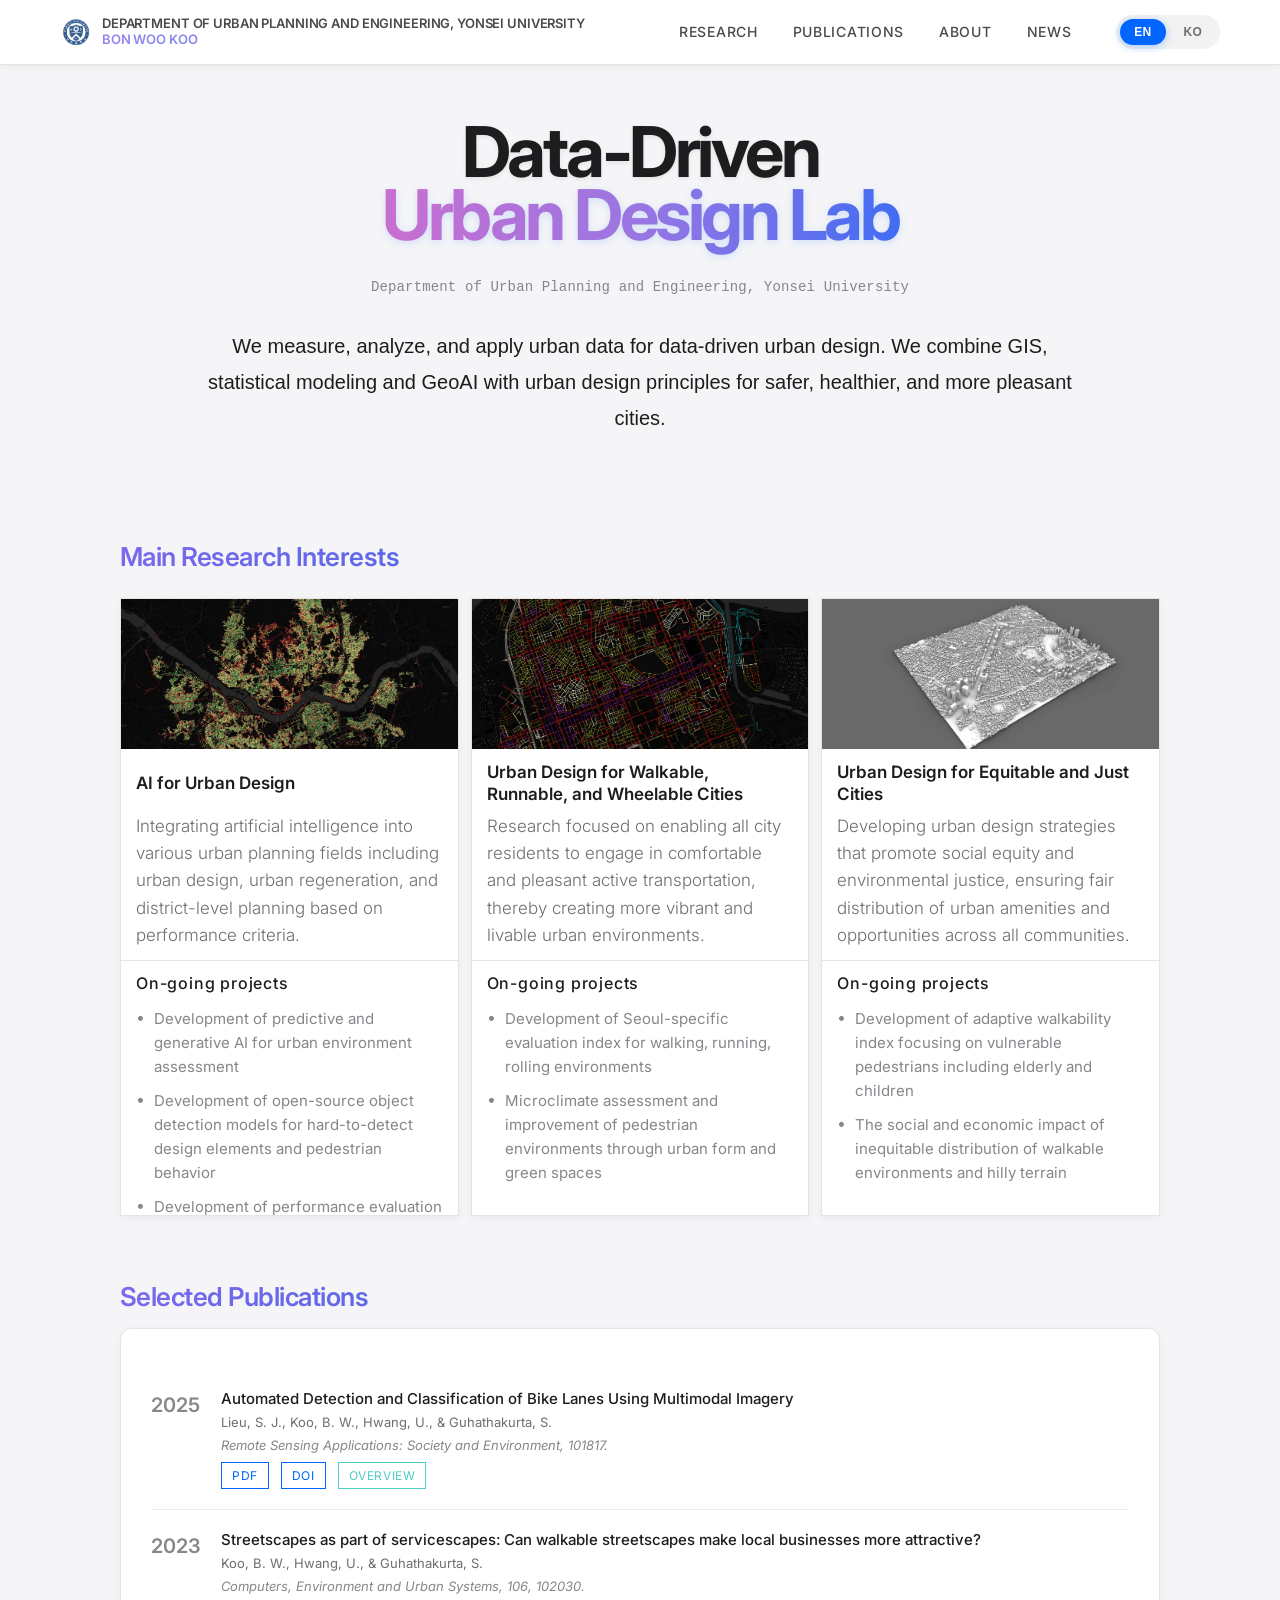
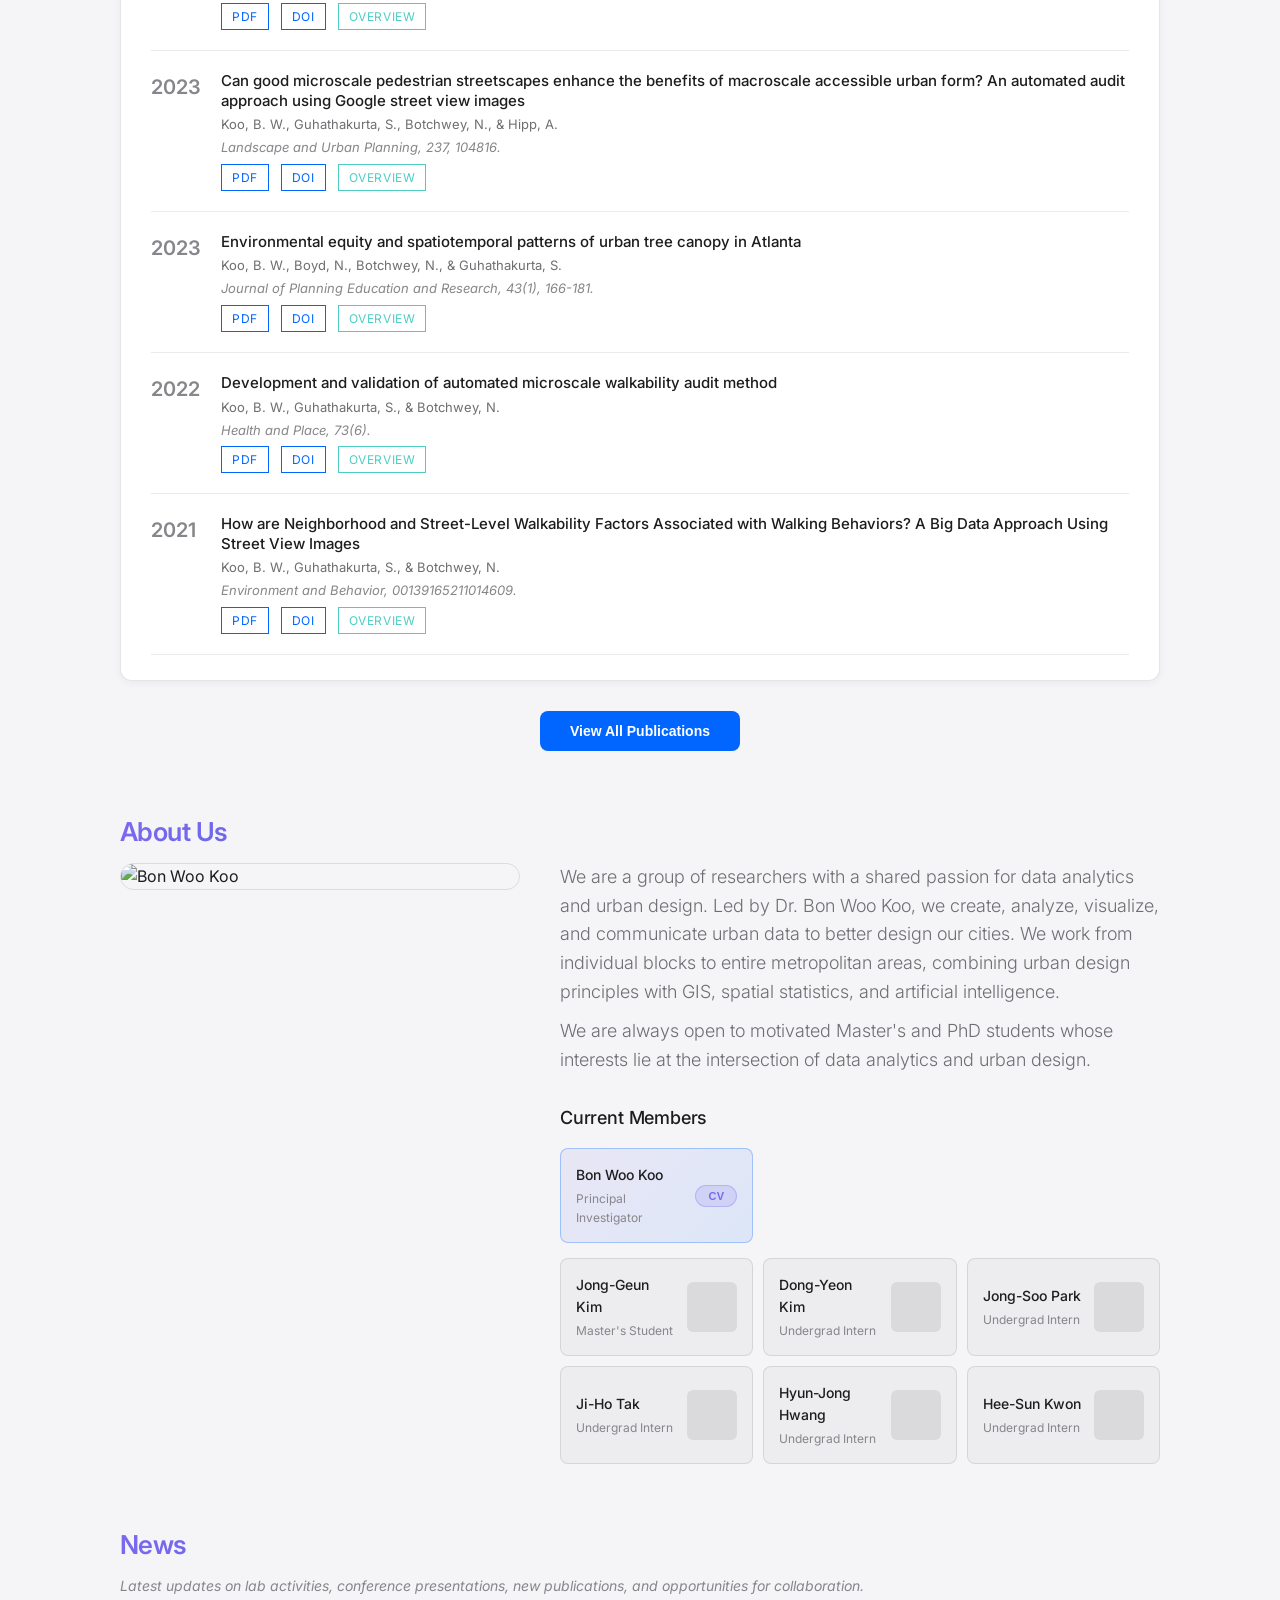
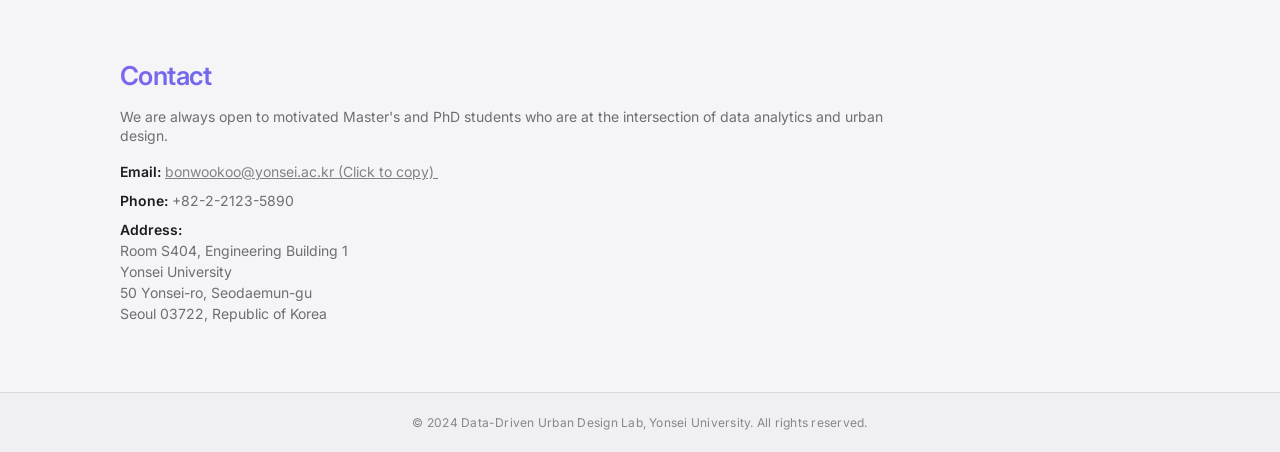
==== index.html @ 3d7e39ac "Add 2026 weather bias publication" ====
<!DOCTYPE html>
<html lang="en">
<head>
  <meta charset="UTF-8">
  <title>Data-Driven Urban Design Lab</title>
  <meta name="viewport" content="width=device-width, initial-scale=1">

  <!-- Open Graph Meta Tags -->
  <meta property="og:title" content="Data-Driven Urban Design Lab" />
  <meta property="og:description" content="Department of Urban Planning & Engineering, Yonsei University" />
  <meta property="og:image" content="https://bonwookoo.github.io/bonwookoo/assets/images/opengraph.png" />
  <meta property="og:image:width" content="1536" />
  <meta property="og:image:height" content="1024" />
  <meta property="og:image:type" content="image/png" />
  <meta property="og:url" content="https://bonwookoo.github.io/bonwookoo/" />
  <meta property="og:type" content="website" />
  <meta property="og:site_name" content="DDUDL" />

  <!-- Twitter Card Meta Tags -->
  <meta name="twitter:card" content="summary_large_image" />
  <meta name="twitter:title" content="Data-Driven Urban Design Lab" />
  <meta name="twitter:description" content="Department of Urban Planning & Engineering, Yonsei University" />
  <meta name="twitter:image" content="https://bonwookoo.github.io/bonwookoo/assets/images/opengraph.png" />

  <!-- Google Fonts - Inter -->
  <link rel="preconnect" href="https://fonts.googleapis.com">
  <link rel="preconnect" href="https://fonts.gstatic.com" crossorigin>
  <link href="https://fonts.googleapis.com/css2?family=Inter:wght@300;400;500;600;700&display=swap" rel="stylesheet">

  <!-- Stylesheets -->
  <link rel="stylesheet" href="assets/css/base.css">
  <link rel="stylesheet" href="assets/css/layout.css">
  <link rel="stylesheet" href="assets/css/sections.css">
  <link rel="stylesheet" href="assets/css/responsive.css">
  <link rel="stylesheet" href="assets/css/viz.css">

  <!-- Chart.js for publication overview visualizations -->
  <script src="https://cdn.jsdelivr.net/npm/chart.js@4.4.0/dist/chart.umd.min.js"></script>

  <!-- Font Awesome for icons -->
  <link rel="stylesheet" href="https://cdnjs.cloudflare.com/ajax/libs/font-awesome/6.4.0/css/all.min.css">
</head>
<body class="lang-en">
  <!-- Navigation -->
  <nav id="navbar">
    <a href="#home" class="nav-brand">
      <div class="nav-logo-container">
        <img src="images/yonsei_logo.jpg" alt="Yonsei Logo" class="nav-logo-icon">
        <div class="nav-logo-text">
          <span class="nav-text-black">
            <span class="lang-en">Department of Urban Planning and Engineering, Yonsei University</span>
            <span class="lang-ko">연세대학교 도시공학과</span>
          </span>
          <span class="nav-text-blue">
            <span class="lang-en">Bon Woo Koo</span>
            <span class="lang-ko">구본우 교수 연구실</span>
          </span>
        </div>
      </div>
    </a>
    <ul id="navMenu">
      <li><a href="#research"><span class="lang-en">Research</span><span class="lang-ko">연구</span></a></li>
      <li><a href="#publications"><span class="lang-en">Publications</span><span class="lang-ko">논문</span></a></li>
      <li><a href="#about"><span class="lang-en">About</span><span class="lang-ko">소개</span></a></li>
      <li><a href="#news"><span class="lang-en">News</span><span class="lang-ko">소식</span></a></li>
      <li class="lang-toggle">
        <button id="lang-en-btn" class="lang-btn active">EN</button>
        <button id="lang-kr-btn" class="lang-btn">KO</button>
      </li>
    </ul>
  </nav>

  <!-- Hero Section -->
  <section id="home" class="hero">
    <div class="container">
      <div class="hero-content">
        <div class="hero-left">
          <h1 class="hero-title">
            <span class="hero-text-black">Data-Driven</span>
            <span class="hero-text-gradient">Urban Design Lab</span>
          </h1>
          <p class="department">
            <span class="lang-en">Department of Urban Planning and Engineering, Yonsei University</span>
            <span class="lang-ko">연세대학교 도시공학과 / 구본우 교수 연구실</span>
          </p>

          <p class="hero-description">
            <span class="lang-en">
              We measure, analyze, and apply urban data for data-driven
              urban design. We combine GIS, statistical modeling and
              GeoAI with urban design principles for safer, healthier, and
              more pleasant cities.
            </span>
            <span class="lang-ko">
              우리는 데이터 기반 도시설계를 위해 도시 데이터를 계측·분석·활용하는 연구실입니다.
              GIS, 통계 모형, GeoAI를 도시설계 원리와 결합하여 더 안전하고 건강하며
              쾌적한 도시환경을 만드는 방법을 탐구합니다.
            </span>
          </p>
        </div>

      </div>
    </div>
  </section>

  <!-- Research Interests Section -->
  <section id="research" class="research-section">
    <div class="container">
      <div class="section-content">
        <h2 class="section-title">
          <span class="lang-en">Main Research Interests</span>
          <span class="lang-ko">주요 연구 분야</span>
        </h2>
        <div class="research-grid">
        <div class="research-card">
          <div class="research-image-container">
            <img src="images/landingimage1.jpg"
                 alt="Urban network visualization"
                 class="research-image viz-card"
                 data-project-id="urban-network"
                 role="button"
                 tabindex="0"
                 aria-label="Click to view urban network visualization">
          </div>
          <h3 class="research-title">
            <span class="lang-en">AI for Urban Design</span>
            <span class="lang-ko">도시설계를 위한 인공지능</span>
          </h3>
          <p class="research-description">
            <span class="lang-en">
              Integrating artificial intelligence into various urban planning fields including urban design,
              urban regeneration, and district-level planning based on performance criteria.
            </span>
            <span class="lang-ko">
              도시설계, 지구단위계획, 도시재생 등 다양한 도시설계 영역에 인공지능을 접목하여,
              새로운 평가지표를 개발 & 적용하여 설계안을 만들고 성능지표에 기반한 평가 방법을 개발하고 있습니다.
            </span>
          </p>
          <div class="research-projects">
            <h4 class="projects-subtitle">
              <span class="lang-en">On-going projects</span>
              <span class="lang-ko">진행 중인 연구</span>
            </h4>
            <ul class="projects-list">
              <li>
                <span class="lang-en">
                  Development of predictive and generative AI for urban environment assessment
                </span>
                <span class="lang-ko">
                  도시환경 진단을 위한 다양한 지표를 개발 위한 예측·생성형 AI 모델 개발
                </span>
              </li>
              <li>
                <span class="lang-en">
                  Development of open-source object detection models for hard-to-detect design elements and pedestrian behavior
                </span>
                <span class="lang-ko">
                  기존 모델이 잘 잡지 못하는 도시설계 요소를 위한 오픈소스 객체탐지 모델 개발 및 거리 이용 행태 분류를 위한 컴퓨터 비전 모델 개발
                </span>
              </li>
              <li>
                <span class="lang-en">
                  Development of performance evaluation tools for urban design practice
                </span>
                <span class="lang-ko">
                  도시설계 실무에 적용 가능한 성능 평가 도구 개발
                </span>
              </li>
            </ul>
          </div>
        </div>

        <div class="research-card">
          <div class="research-image-container">
            <!-- Dashboard link disabled
            <a href="cluster-dashboard.html" class="research-image-link">
            -->
              <img src="images/landingimage2.jpg"
                   alt="Seoul Street Cluster Analysis"
                   class="research-image">
            <!-- </a> -->
          </div>
          <h3 class="research-title">
            <span class="lang-en">Urban Design for Walkable, Runnable, and Wheelable Cities</span>
            <span class="lang-ko">걷고 달리고 좋으며 휠체어-친화적인 도시설계</span>
          </h3>
          <p class="research-description">
            <span class="lang-en">
              Research focused on enabling all city residents to engage in comfortable and pleasant active
              transportation, thereby creating more vibrant and livable urban environments.
            </span>
            <span class="lang-ko">
              모든 도시 거주자가 편안하고 즐겁게 걷고, 달리고, 휠체어·유모차 등으로 이동할 수 있는
              환경을 조성함으로써, 활력 있고 살기 좋은 도시를 만드는 설계 전략을 연구합니다.
            </span>
          </p>
          <div class="research-projects">
            <h4 class="projects-subtitle">
              <span class="lang-en">On-going projects</span>
              <span class="lang-ko">진행 중인 연구</span>
            </h4>
            <ul class="projects-list">
              <li>
                <span class="lang-en">
                  Development of Seoul-specific evaluation index for walking, running, rolling environments
                </span>
                <span class="lang-ko">
                  서울시 특성을 반영한 보행·러닝·휠링 환경 평가 지수 개발
                </span>
              </li>
              <li>
                <span class="lang-en">
                  Microclimate assessment and improvement of pedestrian environments through urban form and green spaces
                </span>
                <span class="lang-ko">
                  도시형태와 녹지구조를 활용한 미기후 분석 및 보행환경 개선 방안 연구
                </span>
              </li>
            </ul>
          </div>
        </div>

        <div class="research-card">
          <div class="research-image-container">
            <img src="images/landingimage3.jpg"
                 alt="Environmental equity visualization"
                 class="research-image viz-card"
                 data-project-id="spatial-equity"
                 role="button"
                 tabindex="0"
                 aria-label="Click to view environmental equity analysis">
          </div>
          <h3 class="research-title">
            <span class="lang-en">Urban Design for Equitable and Just Cities</span>
            <span class="lang-ko">공정하고 공평한 도시를 위한 설계</span>
          </h3>
          <p class="research-description">
            <span class="lang-en">
              Developing urban design strategies that promote social equity and environmental justice, ensuring
              fair distribution of urban amenities and opportunities across all communities.
            </span>
            <span class="lang-ko">
              도시 내 다양한 집단 간에 공원, 보행환경, 서비스 접근성 등이 공정하게 분배되도록 하는
              도시설계 전략을 연구하며, 환경 정의와 보행 형평성 관점에서 도시공간을 분석합니다.
            </span>
          </p>
          <div class="research-projects">
            <h4 class="projects-subtitle">
              <span class="lang-en">On-going projects</span>
              <span class="lang-ko">진행 중인 연구</span>
            </h4>
            <ul class="projects-list">
              <li>
                <span class="lang-en">
                  Development of adaptive walkability index focusing on vulnerable pedestrians including elderly and children
                </span>
                <span class="lang-ko">
                  고령자·아동 등 보행 취약계층을 중심으로 한 적응형 보행환경 지수 개발
                </span>
              </li>
              <li>
                <span class="lang-en">
                  The social and economic impact of inequitable distribution of walkable environments and hilly terrain
                </span>
                <span class="lang-ko">
                  보행 친화 환경과 경사지 분포의 불균형이 사회·경제적 결과에 미치는 영향 분석
                </span>
              </li>
            </ul>
          </div>
        </div>
      </div>
    </div>
  </section>

  <!-- Publications Section -->
  <section id="publications" class="section">
    <div class="container">
      <div class="section-content">
        <h2 class="section-title">
          <span class="lang-en">Selected Publications</span>
          <span class="lang-ko">주요 논문</span>
        </h2>
        <div class="selected-publications-card">
          <div class="publication-list selected-publications">

          <div class="publication-item hidden-publication">
            <div class="publication-number">2026</div>
            <div class="publication-content">
              <div class="publication-title">Does weather matter? Examining measurement bias in street view image-based urban perception assessments</div>
              <div class="publication-authors">Ki, D., Lee, S., Han, C., Kim, Y., Koo, B. W., & Hwang, U.</div>
              <div class="publication-journal">Computers, Environment and Urban Systems, 127, 102421.</div>
              <div class="publication-links">
                <a href="publications/2026_Ki_et_al_CEUS.pdf" target="_blank">PDF</a>
                <a href="https://doi.org/10.1016/j.compenvurbsys.2026.102421" target="_blank">DOI</a>
              </div>
            </div>
          </div>

          <div class="publication-item hidden-publication">
            <div class="publication-number">2026</div>
            <div class="publication-content">
              <div class="publication-title">Perceived streetscape quality and bike lane effectiveness: A computer vision approach</div>
              <div class="publication-authors">Hwang, U., Mokhtarian, P. L., Koo, B. W., & Guhathakurta, S.</div>
              <div class="publication-journal">Transportation Research Part D: Transport and Environment.</div>
              <div class="publication-links">
                <a href="publications/2026_Hwang_et_al.pdf" target="_blank">PDF</a>
                <a href="https://doi.org/10.1016/j.trd.2026.105248" target="_blank">DOI</a>
              </div>
            </div>
          </div>

          <div class="publication-item hidden-publication">
            <div class="publication-number">2025</div>
            <div class="publication-content">
              <div class="publication-title">The vertical premium: Relationship between relative height of properties from real flood elevation and housing prices</div>
              <div class="publication-authors">Kim, Y., Koo, B. W., & Lee, S.</div>
              <div class="publication-journal">Cities, 165, 106126.</div>
              <div class="publication-links">
                <a href="publications/2025_Kim_et_al_Cities.pdf" target="_blank">PDF</a>
                <a href="https://doi.org/10.1016/j.cities.2024.106126" target="_blank">DOI</a>
                <button class="overview-btn" data-pub-id="vertical-premium">Overview</button>
              </div>
            </div>
          </div>

          <div class="publication-item hidden-publication">
            <div class="publication-number">2025</div>
            <div class="publication-content">
              <div class="publication-title">Mental health facility visits before and after the outbreak of COVID-19: The role of walkable built environment</div>
              <div class="publication-authors">Han, C., Koo, B. W., & Hwang, U.</div>
              <div class="publication-journal">Journal of Transport & Health, 42, 102037.</div>
              <div class="publication-links">
                <a href="publications/2025_Han_et_al_JTH.pdf" target="_blank">PDF</a>
                <a href="https://doi.org/10.1016/j.jth.2024.102037" target="_blank">DOI</a>
                <button class="overview-btn" data-pub-id="mental-health-covid">Overview</button>
              </div>
            </div>
          </div>

          <div class="publication-item hidden-publication">
            <div class="publication-number">2024</div>
            <div class="publication-content">
              <div class="publication-title">Understanding pedestrian movement using urban sensing technologies: the promise of audio-based sensors</div>
              <div class="publication-authors">Han, C., Seshadri, P., Ding, Y., Posner, N., Koo, B. W., Agrawal, A., Lerch, A., & Guhathakurta, S.</div>
              <div class="publication-journal">Urban Informatics, 3(1), 22.</div>
              <div class="publication-links">
                <a href="publications/2024_Han_et_al_Urban_Informatics.pdf" target="_blank">PDF</a>
                <a href="https://doi.org/10.1007/s44212-024-00053-9" target="_blank">DOI</a>
                <button class="overview-btn" data-pub-id="audio-sensors-pedestrian">Overview</button>
              </div>
            </div>
          </div>

          <div class="publication-item hidden-publication">
            <div class="publication-number">2024</div>
            <div class="publication-content">
              <div class="publication-title">Urban trees and perceived neighborhood safety: Neighborhood upkeep matters</div>
              <div class="publication-authors">Lee, S., Kim, Y., & Koo, B. W.</div>
              <div class="publication-journal">Environment and Behavior, 56(3-4), 276-321.</div>
              <div class="publication-links">
                <a href="publications/lee-et-al-2024-urban-trees-and-perceived-neighborhood-safety-neighborhood-upkeep-matters.pdf" target="_blank">PDF</a>
                <a href="https://doi.org/10.1177/00139165241253729" target="_blank">DOI</a>
              </div>
            </div>
          </div>

          <div class="publication-item hidden-publication">
            <div class="publication-number">2024</div>
            <div class="publication-content">
              <div class="publication-title">ASPED: An audio dataset for detecting pedestrians</div>
              <div class="publication-authors">Seshadri, P., Han, C., Koo, B. W., Posner, N., Guhathakurta, S., & Lerch, A.</div>
              <div class="publication-journal">ICASSP 2024 - IEEE International Conference on Acoustics, Speech and Signal Processing.</div>
              <div class="publication-links">
                <a href="publications/2024_Seshadri_et_al_ICASSP.pdf" target="_blank">PDF</a>
                <a href="#" target="_blank">DOI</a>
                <button class="overview-btn" data-pub-id="asped-dataset">Overview</button>
              </div>
            </div>
          </div>

          <div class="publication-item">
            <div class="publication-number">2025</div>
            <div class="publication-content">
              <div class="publication-title">Automated Detection and Classification of Bike Lanes Using Multimodal Imagery</div>
              <div class="publication-authors">Lieu, S. J., Koo, B. W., Hwang, U., & Guhathakurta, S.</div>
              <div class="publication-journal">Remote Sensing Applications: Society and Environment, 101817.</div>
              <div class="publication-links">
                <a href="publications/bike-lanes.pdf" target="_blank">PDF</a>
                <a href="https://www.sciencedirect.com/science/article/pii/S2352938525003702" target="_blank">DOI</a>
                <button class="overview-btn" data-pub-id="bike-lanes">Overview</button>
              </div>
            </div>
          </div>

          <div class="publication-item">
            <div class="publication-number">2023</div>
            <div class="publication-content">
              <div class="publication-title">Streetscapes as part of servicescapes: Can walkable streetscapes make local businesses more attractive?</div>
              <div class="publication-authors">Koo, B. W., Hwang, U., & Guhathakurta, S.</div>
              <div class="publication-journal">Computers, Environment and Urban Systems, 106, 102030.</div>
              <div class="publication-links">
                <a href="publications/2023_Koo_et_al_CEUS.pdf" target="_blank">PDF</a>
                <a href="https://doi.org/10.1016/j.compenvurbsys.2023.102030" target="_blank">DOI</a>
                <button class="overview-btn" data-pub-id="streetscapes-servicescapes">Overview</button>
              </div>
            </div>
          </div>

          <div class="publication-item hidden-publication">
            <div class="publication-number">2023</div>
            <div class="publication-content">
              <div class="publication-title">Associations between tree characteristics and street crime: A case study in downtown Austin, TX</div>
              <div class="publication-authors">Lee, S., Koo, B. W., & Kim, Y.</div>
              <div class="publication-journal">Urban Forestry & Urban Greening, 87, 128046.</div>
              <div class="publication-links">
                <a href="publications/2023_Lee_et_al_UFG.pdf" target="_blank">PDF</a>
                <a href="https://doi.org/10.1016/j.ufug.2023.128046" target="_blank">DOI</a>
                <button class="overview-btn" data-pub-id="tree-crime-austin">Overview</button>
              </div>
            </div>
          </div>

          <div class="publication-item">
            <div class="publication-number">2023</div>
            <div class="publication-content">
              <div class="publication-title">Can good microscale pedestrian streetscapes enhance the benefits of macroscale accessible urban form? An automated audit approach using Google street view images</div>
              <div class="publication-authors">Koo, B. W., Guhathakurta, S., Botchwey, N., & Hipp, A.</div>
              <div class="publication-journal">Landscape and Urban Planning, 237, 104816.</div>
              <div class="publication-links">
                <a href="publications/2023_Koo_et_al_LUP.pdf" target="_blank">PDF</a>
                <a href="https://doi.org/10.1016/j.landurbplan.2023.104816" target="_blank">DOI</a>
                <button class="overview-btn" data-pub-id="microscale-macroscale-streetscapes">Overview</button>
              </div>
            </div>
          </div>

          <div class="publication-item">
            <div class="publication-number">2023</div>
            <div class="publication-content">
              <div class="publication-title">Environmental equity and spatiotemporal patterns of urban tree canopy in Atlanta</div>
              <div class="publication-authors">Koo, B. W., Boyd, N., Botchwey, N., & Guhathakurta, S.</div>
              <div class="publication-journal">Journal of Planning Education and Research, 43(1), 166-181.</div>
              <div class="publication-links">
                <a href="publications/2023_Koo_et_al_JPER.pdf" target="_blank">PDF</a>
                <a href="https://doi.org/10.1177/0739456X19864149" target="_blank">DOI</a>
                <button class="overview-btn" data-pub-id="environmental-equity-atlanta">Overview</button>
              </div>
            </div>
          </div>

          <div class="publication-item">
            <div class="publication-number">2022</div>
            <div class="publication-content">
              <div class="publication-title">Development and validation of automated microscale walkability audit method</div>
              <div class="publication-authors">Koo, B. W., Guhathakurta, S., & Botchwey, N.</div>
              <div class="publication-journal">Health and Place, 73(6).</div>
              <div class="publication-links">
                <a href="publications/2022_Koo_et_al_HP.pdf" target="_blank">PDF</a>
                <a href="https://doi.org/10.1016/j.healthplace.2021.102693" target="_blank">DOI</a>
                <button class="overview-btn" data-pub-id="automated-walkability-audit">Overview</button>
              </div>
            </div>
          </div>

          <div class="publication-item">
            <div class="publication-number">2021</div>
            <div class="publication-content">
              <div class="publication-title">How are Neighborhood and Street-Level Walkability Factors Associated with Walking Behaviors? A Big Data Approach Using Street View Images</div>
              <div class="publication-authors">Koo, B. W., Guhathakurta, S., & Botchwey, N.</div>
              <div class="publication-journal">Environment and Behavior, 00139165211014609.</div>
              <div class="publication-links">
                <a href="publications/2021_Koo_et_al_EB.pdf" target="_blank">PDF</a>
                <a href="https://doi.org/10.1177/00139165211014609" target="_blank">DOI</a>
                <button class="overview-btn" data-pub-id="walkability-walking-behaviors">Overview</button>
              </div>
            </div>
          </div>

          <div class="publication-item hidden-publication">
            <div class="publication-number">2021</div>
            <div class="publication-content">
              <div class="publication-title">Application for locational intelligence and geospatial navigation (ALIGN): Smart navigation tool for generating routes that meet individual preferences</div>
              <div class="publication-authors">Zhang, G., Guhathakurta, S., Sanford, J., & Koo, B. W.</div>
              <div class="publication-journal">Urban informatics and future cities, 191-209.</div>
              <div class="publication-links">
                <a href="publications/2021_Zhang_et_al_UIFC.pdf" target="_blank">PDF</a>
                <a href="#" target="_blank">DOI</a>
                <button class="overview-btn" data-pub-id="align-navigation">Overview</button>
              </div>
            </div>
          </div>

          <div class="publication-item hidden-publication">
            <div class="publication-number">2020</div>
            <div class="publication-content">
              <div class="publication-title">Spatial modelling and forecasting</div>
              <div class="publication-authors">Guhathakurta, S., Zhang, G., & Koo, B. W.</div>
              <div class="publication-journal">Handbook of Planning Support Science. Edward Elgar, 132-152.</div>
              <div class="publication-links">
                <a href="publications/2020_Guhathakurta_et_al_HPSS.pdf" target="_blank">PDF</a>
                <a href="#" target="_blank">DOI</a>
                <button class="overview-btn" data-pub-id="spatial-modelling-forecasting">Overview</button>
              </div>
            </div>
          </div>

          <div class="publication-item hidden-publication">
            <div class="publication-number">2015</div>
            <div class="publication-content">
              <div class="publication-title">The Influence of Surrounding Ground Floor Facilities on the Use of Privately Owned Public Spaces in Seoul</div>
              <div class="publication-authors">Koo, B. W. & Lee, Y.</div>
              <div class="publication-journal">Journal of Building Construction and Planning Research, 3(2), 95-106.</div>
              <div class="publication-links">
                <a href="publications/2015_Koo_Lee_JBCPR.pdf" target="_blank">PDF</a>
                <a href="http://dx.doi.org/10.4236/jbcpr.2015.32010" target="_blank">DOI</a>
                <button class="overview-btn" data-pub-id="pops-seoul">Overview</button>
              </div>
            </div>
          </div>

          </div>
        </div>

        <div class="view-all-container" style="text-align: center; margin-top: 30px;">
          <button id="view-all-publications-btn" class="view-all-btn">
            <span class="lang-en">View All Publications</span>
            <span class="lang-ko">전체 논문 보기</span>
          </button>
        </div>
      </div>
      </div>
    </div>
  </section>

  <!-- About Section -->
  <section id="about" class="about-section">
    <div class="container">
      <div class="section-content">
        <h2 class="section-title">
          <span class="lang-en">About Us</span>
          <span class="lang-ko">연구실 소개</span>
        </h2>
        <div class="about-content">
        <div class="about-photo-container">
          <img src="images/bonwookoo_headshot_2.jpeg"
               alt="Bon Woo Koo"
               class="about-photo"
               role="button"
               tabindex="0"
               aria-label="Click to view CV">
        </div>

        <div>
          <div class="about-text">
            <p>
              <span class="lang-en">
                We are a group of researchers with a shared passion for data analytics and
                urban design. Led by Dr. Bon Woo Koo, we create, analyze, visualize,
                and communicate urban data to better design our cities. We work from
                individual blocks to entire metropolitan areas, combining urban design
                principles with GIS, spatial statistics, and artificial intelligence.
              </span>
              <span class="lang-ko">
                우리는 데이터 기반 도시설계를 연구하는 모임입니다. 구본우 교수와 함께 
                다양한 도시 데이터를 모으고 생성하며, 이를 분석하고 시각화해서 더 나은 
                도시를 설계하는 방법을 연구합니다. 개별 블록부터 대도시권까지, 도시설계 
                이론에 GIS, 공간통계, 인공지능을 접목시킨 새로운 분야를 만들어갑니다.
              </span>
            </p>
            <p>
              <span class="lang-en">
                We are always open to motivated Master's and PhD students whose interests 
                lie at the intersection of data analytics and urban design.
              </span>
              <span class="lang-ko">
                우리는 서로에게 배우고, 아이디어를 비판적으로 검토하며, 다양한 협업을 통해
                더 나은 도시의 모습을 함께 그려갑니다. 데이터 분석과 도시설계의 접점에 관심을 가진
                열정적인 석·박사 과정 학생들의 참여를 언제나 환영합니다.
              </span>
            </p>
          </div>

          <!-- Members Section -->
          <div class="members-section">
            <h3 class="subsection-title">
              <span class="lang-en">Current Members</span>
              <span class="lang-ko">구성원</span>
            </h3>
            <div class="members-grid">
              <!-- Principal Investigator Row -->
              <div class="members-row principal-row">
                <div class="member-card principal clickable" id="bon-woo-card" role="button" tabindex="0" aria-label="Click to view CV">
                  <div class="member-info">
                    <div class="member-name">
                      <span class="lang-en">Bon Woo Koo</span>
                      <span class="lang-ko">구본우</span>
                    </div>
                    <div class="member-role">
                      <span class="lang-en">Principal Investigator</span>
                      <span class="lang-ko">책임연구자 (교수)</span>
                    </div>
                  </div>
                  <button class="cv-badge" aria-label="View CV">
                    <span class="lang-en">CV</span>
                    <span class="lang-ko">이력서</span>
                  </button>
                  <div class="member-links">
                    <button class="member-link-icon cv-icon-btn" aria-label="View CV">
                      <span class="lang-en">CV</span>
                      <span class="lang-ko">CV</span>
                    </button>
                    <a href="https://scholar.google.com/citations?user=m37bGGwAAAAJ&hl=en" target="_blank" class="member-link-icon" aria-label="Google Scholar" onclick="event.stopPropagation()">
                      <i class="fas fa-graduation-cap"></i>
                    </a>
                    <a href="https://www.researchgate.net/profile/Bon-Woo-Koo?ev=hdr_xprf" target="_blank" class="member-link-icon" aria-label="ResearchGate" onclick="event.stopPropagation()">
                      <i class="fab fa-researchgate"></i>
                    </a>
                    <span class="member-link-icon clickable-email" data-email="bonwookoo@yonsei.ac.kr" aria-label="Email" onclick="event.stopPropagation()">
                      <i class="fas fa-envelope"></i>
                    </span>
                  </div>
                </div>
              </div>

              <!-- Students Row -->
              <div class="members-row">
                <div class="member-card">
                  <div class="member-info">
                    <div class="member-name">
                      <span class="lang-en">Jong-Geun Kim</span>
                      <span class="lang-ko">김종근</span>
                    </div>
                    <div class="member-role">
                      <span class="lang-en">Master's Student</span>
                      <span class="lang-ko">석사과정</span>
                    </div>
                  </div>
                  <div class="member-photo-placeholder"></div>
                </div>
                <div class="member-card">
                  <div class="member-info">
                    <div class="member-name">
                      <span class="lang-en">Dong-Yeon Kim</span>
                      <span class="lang-ko">김동연</span>
                    </div>
                    <div class="member-role">
                      <span class="lang-en">Undergrad Intern</span>
                      <span class="lang-ko">학부 인턴</span>
                    </div>
                  </div>
                  <div class="member-photo-placeholder"></div>
                </div>
                <div class="member-card">
                  <div class="member-info">
                    <div class="member-name">
                      <span class="lang-en">Jong-Soo Park</span>
                      <span class="lang-ko">박종수</span>
                    </div>
                    <div class="member-role">
                      <span class="lang-en">Undergrad Intern</span>
                      <span class="lang-ko">학부 인턴</span>
                    </div>
                  </div>
                  <div class="member-photo-placeholder"></div>
                </div>
                <div class="member-card">
                  <div class="member-info">
                    <div class="member-name">
                      <span class="lang-en">Ji-Ho Tak</span>
                      <span class="lang-ko">탁지호</span>
                    </div>
                    <div class="member-role">
                      <span class="lang-en">Undergrad Intern</span>
                      <span class="lang-ko">학부 인턴</span>
                    </div>
                  </div>
                  <div class="member-photo-placeholder"></div>
                </div>
                <div class="member-card">
                  <div class="member-info">
                    <div class="member-name">
                      <span class="lang-en">Hyun-Jong Hwang</span>
                      <span class="lang-ko">황현종</span>
                    </div>
                    <div class="member-role">
                      <span class="lang-en">Undergrad Intern</span>
                      <span class="lang-ko">학부 인턴</span>
                    </div>
                  </div>
                  <div class="member-photo-placeholder"></div>
                </div>
                <div class="member-card">
                  <div class="member-info">
                    <div class="member-name">
                      <span class="lang-en">Hee-Sun Kwon</span>
                      <span class="lang-ko">권희선</span>
                    </div>
                    <div class="member-role">
                      <span class="lang-en">Undergrad Intern</span>
                      <span class="lang-ko">학부 인턴</span>
                    </div>
                  </div>
                  <div class="member-photo-placeholder"></div>
                </div>
              </div>
            </div>
          </div>
        </div>
        </div>
      </div>
    </div>
  </section>

  <!-- News Section -->
  <section id="news" class="section">
    <div class="container">
      <div class="section-content">
        <h2 class="section-title">
          <span class="lang-en">News</span>
          <span class="lang-ko">소식 & 공지</span>
        </h2>
        <p class="placeholder-text">
          <span class="lang-en">
            Latest updates on lab activities, conference presentations, new publications,
            and opportunities for collaboration.
          </span>
          <span class="lang-ko">
            연구실 활동, 학술대회 발표, 신규 논문, 공동연구 및 학생 모집 관련 소식 등을
            이 공간에서 업데이트할 예정입니다.
          </span>
        </p>
      </div>
    </div>
  </section>

  <!-- Contact Section -->
  <section id="contact" class="section">
    <div class="container">
      <div class="section-content">
        <h2 class="section-title">
          <span class="lang-en">Contact</span>
          <span class="lang-ko">연락처</span>
        </h2>
        <div class="contact-content">
          <p class="contact-intro">
            <span class="lang-en">
              We are always open to motivated Master's and PhD students who are at the intersection 
              of data analytics and urban design.
            </span>
            <span class="lang-ko">
              데이터 분석과 도시설계의 접점에 관심이 있는 열정적인 석·박사 과정 학생들의 지원을
              항상 기다리고 있습니다.
            </span>
          </p>
          <div class="contact-details">
            <p>
              <strong>Email:</strong>
              <span
                id="email-link"
                data-email="bonwookoo@yonsei.ac.kr"
                style="cursor: pointer; text-decoration: underline; opacity: 0.85;"
              >
                bonwookoo@yonsei.ac.kr (Click to copy)
              </span>
              <span
                id="copy-notification"
                style="opacity: 0; transition: opacity 0.3s; margin-left: 10px; font-size: 12px; color: #4CAF50;"
              >
                Copied!
              </span>
            </p>
            <p>
              <strong>
                <span class="lang-en">Phone:</span>
                <span class="lang-ko">전화:</span>
              </strong>
              +82-2-2123-5890
            </p>
            <p>
              <strong>
                <span class="lang-en">Address:</span>
                <span class="lang-ko">주소:</span>
              </strong><br>
              <span class="lang-en">
                Room S404, Engineering Building 1<br>
                Yonsei University<br>
                50 Yonsei-ro, Seodaemun-gu<br>
                Seoul 03722, Republic of Korea
              </span>
              <span class="lang-ko">
                연세대학교 공학원 1공학관 S404호<br>
                (03722) 서울특별시 서대문구 연세로 50<br>
                Republic of Korea
              </span>
            </p>
          </div>
        </div>
      </div>
    </div>
  </section>

  <!-- Footer -->
  <footer>
    <div class="container">
      <div class="footer-content">
        © 2024 Data-Driven Urban Design Lab, Yonsei University. All rights reserved.
      </div>
    </div>
  </footer>

  <!-- All Publications Modal -->
  <div id="all-publications-modal" class="viz-modal" aria-hidden="true" role="dialog">
    <div class="viz-modal-backdrop"></div>
    <div class="viz-modal-content">
      <button class="viz-modal-close" aria-label="Close modal">&times;</button>
      <div class="viz-modal-header">
        <h2>
          <span class="lang-en">All Publications</span>
          <span class="lang-ko">전체 논문</span>
        </h2>
      </div>
      <div class="viz-modal-body" id="all-publications-list">
        <!-- All publications will be dynamically inserted here -->
      </div>
    </div>
  </div>

  <!-- Visualization Modal -->
  <div id="viz-modal" class="viz-modal" aria-hidden="true" role="dialog" aria-labelledby="viz-modal-title">
    <div class="viz-modal-backdrop"></div>
    <div class="viz-modal-content">
      <button class="viz-modal-close" aria-label="Close modal">&times;</button>
      <div class="viz-modal-header">
        <h2 id="viz-modal-title"></h2>
      </div>
      <div class="viz-modal-body">
        <div id="viz-modal-description"></div>
        <div id="viz-canvas-container"></div>
      </div>
    </div>
  </div>

  <!-- Publication Overview Modal -->
  <div id="overview-modal" class="viz-modal" aria-hidden="true" role="dialog" aria-labelledby="overview-modal-title">
    <div class="viz-modal-backdrop"></div>
    <div class="viz-modal-content overview-modal-content">
      <button class="viz-modal-close" aria-label="Close modal">&times;</button>
      <div class="viz-modal-header">
        <div class="modal-header-top">
          <h2 id="overview-modal-title"></h2>
          <div class="lang-toggle">
            <button class="lang-btn" data-lang="en">EN</button>
            <button class="lang-btn active" data-lang="ko">KO</button>
          </div>
        </div>
      </div>
      <div class="viz-modal-body overview-content">
        <!-- Dynamic content loaded by JavaScript -->
      </div>
    </div>
  </div>

  <!-- CV Modal -->
  <div id="cv-modal" class="viz-modal" aria-hidden="true" role="dialog" aria-labelledby="cv-modal-title">
    <div class="viz-modal-backdrop"></div>
    <div class="viz-modal-content cv-modal-content">
      <button class="viz-modal-close" aria-label="Close modal">&times;</button>
      <div class="viz-modal-header">
        <div class="modal-header-top">
          <div class="cv-title-section">
            <h2 id="cv-modal-title">
              <span class="lang-en">Bon Woo Koo, Ph.D.</span>
              <span class="lang-ko">구본우 박사</span>
            </h2>
            <div class="cv-modal-links">
              <a href="https://scholar.google.com/citations?user=m37bGGwAAAAJ&hl=en" target="_blank" class="cv-link-icon" aria-label="Google Scholar" data-label="Google Scholar">
                <i class="fas fa-graduation-cap"></i>
              </a>
              <a href="https://www.researchgate.net/profile/Bon-Woo-Koo?ev=hdr_xprf" target="_blank" class="cv-link-icon" aria-label="ResearchGate" data-label="ResearchGate">
                <i class="fab fa-researchgate"></i>
              </a>
              <span class="cv-link-icon clickable-email" data-email="bonwookoo@yonsei.ac.kr" aria-label="Email" data-label="Email">
                <i class="fas fa-envelope"></i>
              </span>
            </div>
          </div>
          <div class="lang-toggle">
            <button class="lang-btn" data-lang="en">EN</button>
            <button class="lang-btn active" data-lang="ko">KO</button>
          </div>
        </div>
      </div>
      <div class="viz-modal-body cv-content">
        <div class="cv-section">
          <h3>
            <span class="lang-en">Academic Appointments</span>
            <span class="lang-ko">학력 및 경력</span>
          </h3>
          <ul>
            <li>
              <span class="lang-en"><strong>2025.03 - Current:</strong> Assistant Professor, Department of Urban Planning and Engineering, Yonsei University</span>
              <span class="lang-ko"><strong>2025.03 - 현재:</strong> 연세대학교 도시공학과 조교수</span>
            </li>
            <li>
              <span class="lang-en"><strong>2023.07 - 2024.12:</strong> Assistant Professor, School of Urban and Regional Planning, Toronto Metropolitan University</span>
              <span class="lang-ko"><strong>2023.07 - 2024.12:</strong> 토론토 메트로폴리탄 대학교 도시지역계획학과 조교수</span>
            </li>
            <li>
              <span class="lang-en"><strong>2021.11 - 2023.06:</strong> Post-Doc, Center for Spatial Planning Analytics and Visualization, Georgia Institute of Technology, Atlanta</span>
              <span class="lang-ko"><strong>2021.11 - 2023.06:</strong> 조지아공과대학교 공간계획분석시각화센터 박사후연구원</span>
            </li>
          </ul>
        </div>

        <div class="cv-section">
          <h3>
            <span class="lang-en">Education</span>
            <span class="lang-ko">학위</span>
          </h3>
          <ul>
            <li>
              <span class="lang-en"><strong>2021:</strong> Ph.D. in City and Regional Planning, Georgia Institute of Technology, Atlanta</span>
              <span class="lang-ko"><strong>2021:</strong> 도시지역계획학 박사, 조지아공과대학교</span>
            </li>
            <li>
              <span class="lang-en"><strong>2017:</strong> MCRP in City and Regional Planning, Georgia Institute of Technology, Atlanta</span>
              <span class="lang-ko"><strong>2017:</strong> 도시지역계획학 석사, 조지아공과대학교</span>
            </li>
            <li>
              <span class="lang-en"><strong>2014:</strong> MLA in Landscape Architecture, Seoul National University</span>
              <span class="lang-ko"><strong>2014:</strong> 조경학 석사, 서울대학교</span>
            </li>
            <li>
              <span class="lang-en"><strong>2012:</strong> BFA in Spatial Design, Kookmin University</span>
              <span class="lang-ko"><strong>2012:</strong> 공간디자인학 학사, 국민대학교</span>
            </li>
          </ul>
        </div>

        <div class="cv-section">
          <h3>
            <span class="lang-en">Research Interests</span>
            <span class="lang-ko">연구 관심사</span>
          </h3>
          <p>
            <span class="lang-en">Urban design; Walkability; Urban Analytics; Healthy Cities</span>
            <span class="lang-ko">도시설계; 보행성; 도시분석; 건강도시</span>
          </p>
        </div>
      </div>
    </div>
  </div>

  <!-- JavaScript -->
  <script src="assets/js/main.js"></script>
  <script src="assets/js/lang-toggle.js"></script>
  <script type="module" src="assets/js/viz/index.js"></script>
</body>
</html>
---- assets/css/base.css ----
/* ---------- Base Styles ---------- */
/*
 * Foundation styles: resets, typography, containers
 * These apply globally across the entire site
 */

* {
  box-sizing: border-box;
  margin: 0;
  padding: 0;
}

html {
  scroll-behavior: smooth;
  font-size: 16px;
}

body {
  background-color: #F5F5F7;
  color: #1d1d1f;
  font-family: 'Inter', -apple-system, BlinkMacSystemFont, "Helvetica Neue", Arial, sans-serif;
  font-weight: 400;
  line-height: 1.6;
  overflow-x: hidden;
}

a {
  color: #0066FF;
  text-decoration: none;
  transition: opacity 0.3s ease;
}

a:hover {
  opacity: 0.7;
}

.container {
  width: 100%;
  max-width: 1800px;
  margin: 0 auto;
  padding: 0 60px;
}

/* ---------- Language Visibility ---------- */
/*
 * Controls which language content is visible
 * body.lang-en shows English, body.lang-ko shows Korean
 */

body.lang-en .lang-en { display: inline; }
body.lang-en .lang-ko { display: none; }

body.lang-ko .lang-en { display: none; }
body.lang-ko .lang-ko { display: inline; }

.lang-en, .lang-ko {
  /* Display is controlled by body class above */
}
---- assets/css/layout.css ----
/* ---------- Navigation ---------- */
/*
 * Fixed navigation bar with scroll effects
 * Shows logo when scrolled past hero section
 */

nav {
  position: fixed;
  top: 0;
  left: 0;
  right: 0;
  z-index: 1000;
  padding: 15px 60px;
  background: #FFFFFF;
  backdrop-filter: blur(10px);
  width: 100%;
  display: flex;
  justify-content: space-between;
  align-items: center;
  transition: background 0.3s ease, padding 0.3s ease;
  border-bottom: 1px solid rgba(0, 0, 0, 0.1);
  box-shadow: 0 2px 8px rgba(0, 0, 0, 0.05);
}

nav.scrolled {
  padding: 12px 60px;
}

.nav-brand {
  text-decoration: none;
  display: block;
}

.nav-logo-container {
  display: flex;
  align-items: center;
  gap: 10px;
  opacity: 1;
  transform: translateY(0);
  transition: opacity 0.3s ease, transform 0.3s ease;
  pointer-events: auto;
}

.nav-logo-icon {
  width: 32px;
  height: 32px;
  object-fit: cover;
  border-radius: 6px;
  flex-shrink: 0;
}

.nav-logo-text {
  display: flex;
  flex-direction: column;
  line-height: 1.2;
}

.nav-text-black {
  font-size: 13px;
  font-weight: 600;
  color: #1d1d1f;
  letter-spacing: -0.01em;
}

.nav-text-blue {
  font-size: 13px;
  font-weight: 600;
  background: linear-gradient(90deg, #7B68EE 0%, #4169E1 50%, #0066FF 100%);
  -webkit-background-clip: text;
  -webkit-text-fill-color: transparent;
  background-clip: text;
  letter-spacing: -0.01em;
}

nav ul {
  display: flex;
  list-style: none;
  gap: 35px;
  font-size: 14px;
  font-weight: 500;
  letter-spacing: 0.05em;
  align-items: center;
}

nav a {
  text-transform: uppercase;
  color: #1d1d1f;
  opacity: 0.8;
  transition: opacity 0.3s ease;
}

nav a:hover {
  opacity: 1;
  color: #0066FF;
}

/* ---------- Language Toggle ---------- */
/*
 * KR / EN language switcher in navigation
 * Active language is underlined
 */

.lang-toggle {
  display: flex;
  align-items: center;
  gap: 4px;
  margin-left: 10px;
  background: rgba(0, 0, 0, 0.05);
  border-radius: 20px;
  padding: 4px;
}

.lang-btn {
  background: transparent;
  border: none;
  color: #6E6E73;
  font-size: 12px;
  font-weight: 600;
  cursor: pointer;
  padding: 6px 14px;
  text-transform: uppercase;
  border-radius: 16px;
  transition: all 0.3s ease;
  letter-spacing: 0.02em;
}

.lang-btn:hover {
  color: #1d1d1f;
  background: rgba(0, 0, 0, 0.05);
}

.lang-btn.active {
  color: #FFFFFF;
  background: #0066FF;
  box-shadow: 0 2px 8px rgba(0, 102, 255, 0.3);
}

/* ---------- Footer ---------- */
footer {
  background: rgba(0, 0, 0, 0.02);
  padding: 20px 0;
  margin-top: 30px;
  border-top: 1px solid rgba(0, 0, 0, 0.1);
}

.footer-content {
  text-align: center;
  font-size: 12px;
  color: #86868B;
  letter-spacing: 0.02em;
}
---- assets/css/sections.css ----
/* ---------- Hero Section ---------- */
/*
 * Landing section with lab logo, description, and preview images
 * Grid layout: text left, images right
 */

.hero {
  min-height: auto;
  display: flex;
  flex-direction: column;
  justify-content: flex-start;
  padding: 120px 0 30px 0;
  background-color: #F5F5F7;
}

.hero-content {
  display: flex;
  justify-content: center;
  align-items: center;
}

.hero-left {
  max-width: 900px;
  text-align: center;
}

.hero-title {
  font-size: 70px;
  font-weight: 700;
  margin: 0 auto 15px auto;
  line-height: 0.9;
  letter-spacing: -0.05em;
  display: flex;
  flex-direction: column;
  gap: 0;
  overflow: visible;
}

.hero-text-black {
  color: #1d1d1f;
  text-shadow: 0 2px 4px rgba(0, 0, 0, 0.08);
}

.hero-text-gradient {
  background: linear-gradient(90deg, #ee68c1 0%, #9876e3 50%, #0066FF 100%);
  -webkit-background-clip: text;
  -webkit-text-fill-color: transparent;
  background-clip: text;
  filter: drop-shadow(0 2px 4px rgba(0, 102, 255, 0.15));
  padding-bottom: 15px;
}

.hero-description {
  font-size: 20px;
  line-height: 1.8;
  margin-bottom: 10px;
  font-weight: 100;
  font-family: -apple-system, BlinkMacSystemFont, "Helvetica Neue", Arial, sans-serif;
}

.hero-links {
  font-size: 14px;
  color: #6E6E73;
  margin-bottom: 8px;
}

.hero-links a {
  color: #0066FF;
  border-bottom: 1px solid rgba(0, 102, 255, 0.3);
  padding-bottom: 2px;
  transition: all 0.3s ease;
}

.hero-links a:hover {
  color: #0052CC;
  border-bottom-color: #0052CC;
}

.hero-links .clickable-email {
  color: #0066FF;
  border-bottom: 1px solid rgba(0, 102, 255, 0.3);
  padding-bottom: 2px;
  cursor: pointer;
  transition: all 0.3s ease;
}

.hero-links .clickable-email:hover {
  color: #0052CC;
  border-bottom-color: #0052CC;
}

.hero-copy-note {
  opacity: 0;
  margin-left: 8px;
  font-size: 12px;
  color: #4CAF50;
  transition: opacity 0.3s ease;
}

.department {
  font-size: 14px;
  color: #86868B;
  font-weight: 400;
  letter-spacing: 0.01em;
  font-style: normal;
  margin-bottom: 30px;
  font-family: 'Courier New', Courier, monospace;
}

.hero-images {
  display: grid;
  grid-template-columns: repeat(3, 1fr);
  gap: 15px;
  padding-left: 30px;
}

.hero-image {
  width: 100%;
  height: 220px;
  object-fit: cover;
  border: 0.5px solid rgba(0, 0, 0, 0.1);
  transition: transform 0.3s ease, opacity 0.3s ease;
}

.hero-image:hover {
  transform: scale(1.02);
  opacity: 0.9;
}

.hero-image-link {
  display: block;
  text-decoration: none;
}

/* ---------- About Section ---------- */
.about-section {
  padding: 30px 0;
  background-color: #F5F5F7;
}

.about-content {
  display: grid;
  grid-template-columns: 1fr 1.5fr;
  gap: 40px;
  align-items: start;
}

.section-title {
  font-size: 26px;
  font-weight: 600;
  margin-bottom: 10px;
  letter-spacing: -0.02em;
  background: linear-gradient(90deg, #7B68EE 0%, #4169E1 50%, #0066FF 100%);
  -webkit-background-clip: text;
  -webkit-text-fill-color: transparent;
  background-clip: text;
}

.about-text {
  font-size: 18px;
  color: #6E6E73;
  font-weight: 300;
}

.about-text p {
  margin-bottom: 10px;
}

.about-photo-container {
  display: flex;
  justify-content: flex-start;
  align-items: center;
}

.about-photo {
  width: 100%;
  max-width: 400px;
  height: auto;
  filter: grayscale(20%);
  border: 0.5px solid rgba(0, 0, 0, 0.1);
  cursor: pointer;
  transition: transform 0.2s ease, filter 0.2s ease;
  border-radius: 20px;
}

.about-photo:hover {
  transform: scale(1.02);
  filter: grayscale(0%);
}

/* ---------- Members Section ---------- */
.members-section {
  margin-top: 30px;
}

.subsection-title {
  font-size: 18px;
  font-weight: 500;
  margin-bottom: 15px;
  letter-spacing: -0.01em;
  color: #1d1d1f;
}

.members-grid {
  display: flex;
  flex-direction: column;
  gap: 15px;
  margin-top: 10px;
}

.members-row {
  display: grid;
  grid-template-columns: repeat(auto-fit, minmax(250px, 1fr));
  gap: 10px;
  max-width: 100%;
}

@media (min-width: 769px) {
  .members-row {
    grid-template-columns: repeat(3, 1fr);
  }
}

.members-row.principal-row {
  display: grid;
  grid-template-columns: repeat(auto-fit, minmax(250px, 1fr));
}

@media (min-width: 769px) {
  .members-row.principal-row {
    grid-template-columns: repeat(3, 1fr);
  }
}

.member-card {
  padding: 15px;
  background: rgba(0, 0, 0, 0.03);
  border: 0.5px solid rgba(0, 0, 0, 0.1);
  transition: all 0.3s ease;
  cursor: pointer;
  border-radius: 8px;
  display: flex;
  justify-content: space-between;
  align-items: center;
  gap: 12px;
}

.member-info {
  flex: 1;
}

.member-photo-placeholder {
  width: 50px;
  height: 50px;
  border-radius: 6px;
  background: rgba(0, 0, 0, 0.08);
  flex-shrink: 0;
}

.member-card.principal {
  background: linear-gradient(135deg, rgba(123, 104, 238, 0.1) 0%, rgba(0, 102, 255, 0.1) 100%);
  border: 1.5px solid rgba(0, 102, 255, 0.3);
}

.member-links {
  display: none;
  flex-direction: row;
  gap: 8px;
  align-items: center;
  flex-shrink: 0;
}

.member-link-icon {
  width: 32px;
  height: 32px;
  display: flex;
  align-items: center;
  justify-content: center;
  background: rgba(123, 104, 238, 0.12);
  border-radius: 6px;
  color: #7B68EE;
  font-size: 14px;
  transition: all 0.2s ease;
  cursor: pointer;
  text-decoration: none;
}

.member-link-icon:hover {
  background: rgba(123, 104, 238, 0.2);
  color: #6854D6;
  transform: translateY(-1px);
}

.member-card:hover {
  background: rgba(0, 0, 0, 0.06);
  transform: translateY(-2px);
}

.member-card.principal:hover {
  background: linear-gradient(135deg, rgba(123, 104, 238, 0.15) 0%, rgba(0, 102, 255, 0.15) 100%);
  border-color: rgba(0, 102, 255, 0.5);
}

.member-card.clickable {
  cursor: pointer;
}

.member-card.clickable:hover {
  border-color: rgba(0, 0, 0, 0.2);
}

.member-name {
  font-size: 14px;
  font-weight: 500;
  margin-bottom: 2px;
  color: #1d1d1f;
}

.cv-badge {
  display: inline-flex;
  align-items: center;
  padding: 4px 12px;
  background: rgba(123, 104, 238, 0.15);
  border: 1px solid rgba(123, 104, 238, 0.3);
  border-radius: 12px;
  color: #7B68EE;
  font-size: 11px;
  font-weight: 600;
  cursor: pointer;
  transition: all 0.2s ease;
  letter-spacing: 0.03em;
  flex-shrink: 0;
  align-self: center;
}

.cv-badge:hover {
  background: rgba(123, 104, 238, 0.25);
  border-color: rgba(123, 104, 238, 0.5);
  transform: translateY(-1px);
}

.cv-icon-btn {
  display: none;
  font-size: 10px;
  font-weight: 700;
  letter-spacing: 0.03em;
  border: none;
}

.member-role {
  font-size: 12px;
  color: #86868B;
}

/* ---------- Research Interests Section ---------- */
.research-section {
  padding: 60px 0 30px 0;
  background-color: #F5F5F7;
}

.research-grid {
  display: grid;
  grid-template-columns: repeat(3, 1fr);
  gap: 12px;
  margin-top: 20px;
}

.research-card {
  padding: 0;
  background: #FFFFFF;
  border: 1px solid rgba(0, 0, 0, 0.1);
  transition: all 0.3s ease;
  overflow: hidden;
  box-shadow: 0 2px 8px rgba(0, 0, 0, 0.05);
}

.research-card:hover {
  background: #FFFFFF;
  transform: translateY(-3px);
  border-color: rgba(0, 0, 0, 0.15);
  box-shadow: 0 4px 16px rgba(0, 0, 0, 0.1);
}

.research-image-container {
  width: 100%;
  height: 150px;
  overflow: hidden;
  position: relative;
}

.research-image {
  width: 100%;
  height: 100%;
  object-fit: cover;
  transition: transform 0.3s ease;
  cursor: pointer;
}

.research-card:hover .research-image {
  transform: scale(1.05);
}

.research-image-link {
  display: block;
  width: 100%;
  height: 100%;
}

.research-image-link .research-image {
  cursor: pointer;
}

.research-title {
  font-size: 17px;
  font-weight: 600;
  margin-bottom: 8px;
  margin-top: 12px;
  padding: 0 15px;
  color: #1d1d1f;
  line-height: 1.3;
  display: flex;
  align-items: center;
}

.research-description {
  font-size: 17px;
  color: #6E6E73;
  font-weight: 300;
  margin-bottom: 12px;
  padding: 0 15px;
  line-height: 1.6;
}

.research-projects {
  margin-top: 10px;
  margin-bottom: 15px;
  padding: 10px 15px 25px 15px;
  border-top: 1px solid rgba(0, 0, 0, 0.1);
}

.projects-subtitle {
  font-size: 16px;
  font-weight: 500;
  color: #1d1d1f;
  margin-bottom: 10px;
  letter-spacing: 0.05em;
}

.projects-list {
  list-style: none;
  padding-left: 0;
}

.projects-list li {
  font-size: 15px;
  line-height: 1.6;
  color: #86868B;
  margin-bottom: 10px;
  padding-left: 18px;
  position: relative;
  display: flex;
  align-items: flex-start;
}

.projects-list li::before {
  content: "•";
  position: absolute;
  left: 0;
  color: #86868B;
  font-size: 16px;
  line-height: 1;
  top: 2px;
}

/* ---------- Publications Section ---------- */
.section {
  padding: 30px 0;
  background-color: #F5F5F7;
}

.hidden-publication {
  display: none !important;
}

.view-all-btn {
  padding: 12px 30px;
  background: #0066FF;
  color: #FFFFFF;
  border: none;
  border-radius: 8px;
  font-size: 14px;
  font-weight: 600;
  cursor: pointer;
  transition: all 0.3s ease;
}

.view-all-btn:hover {
  background: #0052CC;
  transform: translateY(-2px);
  box-shadow: 0 4px 12px rgba(0, 102, 255, 0.3);
}

.section-content {
  width: 100%;
  max-width: 1800px;
  margin: 0 auto;
  padding: 0 60px;
}

.publication-list {
  margin-top: 15px;
}

.selected-publications-card {
  background: #FFFFFF;
  border: 1px solid rgba(0, 0, 0, 0.1);
  border-radius: 12px;
  padding: 25px 30px;
  box-shadow: 0 2px 8px rgba(0, 0, 0, 0.05);
}

.selected-publications .publication-item {
  display: flex;
  gap: 20px;
  padding: 20px 0;
  margin-bottom: 0;
  background: transparent;
  border: none;
  border-bottom: 1px solid rgba(0, 0, 0, 0.08);
  border-radius: 0;
  transition: none;
  box-shadow: none;
}

.selected-publications .publication-item:last-child {
  border-bottom: none;
}

.selected-publications .publication-item:hover {
  transform: none;
  box-shadow: none;
}

.publication-item {
  display: flex;
  gap: 20px;
  padding: 12px 0;
  border-bottom: 1px solid rgba(0, 0, 0, 0.08);
  transition: all 0.3s ease;
}

.publication-item:hover {
  background: rgba(0, 0, 0, 0.02);
  padding-left: 20px;
  margin-left: -20px;
  padding-right: 20px;
  margin-right: -20px;
}

.publication-number {
  font-size: 20px;
  font-weight: 600;
  color: #86868B;
  min-width: 50px;
}

.publication-content {
  flex: 1;
}

.publication-title {
  font-size: 15px;
  font-weight: 500;
  line-height: 1.3;
  margin-bottom: 4px;
  color: #1d1d1f;
}

.publication-authors {
  font-size: 13px;
  color: #6E6E73;
  margin-bottom: 2px;
}

.publication-journal {
  font-size: 13px;
  color: #86868B;
  font-style: italic;
  margin-bottom: 6px;
}

.publication-links {
  display: flex;
  gap: 12px;
  flex-wrap: wrap;
}

.publication-links a,
.publication-links button {
  font-size: 12px;
  padding: 3px 10px;
  border: 1px solid #0066FF;
  transition: all 0.3s ease;
  text-transform: uppercase;
  letter-spacing: 0.05em;
  background: transparent;
  color: #0066FF;
  cursor: pointer;
  font-family: inherit;
}

.publication-links a:hover,
.publication-links button:hover {
  background: #0066FF;
  color: #FFFFFF;
  border-color: #0066FF;
}

.overview-btn {
  border-color: #4ECDC4 !important;
  color: #4ECDC4 !important;
}

.overview-btn:hover {
  background: #4ECDC4 !important;
  color: #FFFFFF !important;
  border-color: #4ECDC4 !important;
}

/* ---------- Contact Section ---------- */
.contact-content {
  max-width: 800px;
  margin-top: 10px;
}

.contact-intro {
  font-size: 14px;
  line-height: 1.4;
  color: #6E6E73;
  margin-bottom: 15px;
}

.contact-details {
  font-size: 14px;
  line-height: 1.5;
  color: #6E6E73;
}

.contact-details p {
  margin-bottom: 8px;
}

.contact-details strong {
  font-weight: 600;
  color: #1d1d1f;
}

/* ---------- Placeholder Text ---------- */
.placeholder-text {
  font-size: 14px;
  line-height: 1.4;
  color: #86868B;
  font-style: italic;
  max-width: 800px;
}

/* ---------- Member Email Notification ---------- */
.member-email-notification {
  position: fixed;
  bottom: 30px;
  left: 50%;
  transform: translateX(-50%) translateY(100px);
  background: rgba(0, 0, 0, 0.85);
  color: #FFFFFF;
  padding: 12px 24px;
  border-radius: 8px;
  font-size: 14px;
  font-weight: 500;
  opacity: 0;
  transition: all 0.3s ease;
  z-index: 10000;
  pointer-events: none;
  box-shadow: 0 4px 12px rgba(0, 0, 0, 0.3);
}

.member-email-notification.show {
  opacity: 1;
  transform: translateX(-50%) translateY(0);
}

/* Research card responsive spacing */
@media (max-width: 1200px) {
  .research-projects {
    padding: 10px 15px 15px 15px;
  }
}

/* Member links - show only on mobile */
@media (max-width: 768px) {
  .member-links {
    display: flex;
  }

  .member-card.principal .cv-badge {
    display: none;
  }

  .cv-icon-btn {
    display: inline-flex;
  }

  .projects-list li {
    font-size: 17px;
  }

  .projects-list li::before {
    font-size: 18px;
  }
}

/* Research card heights - only fixed on desktop (3 columns) */
@media (min-width: 1201px) {
  .research-title {
    height: 44px;
  }

  .research-description {
    height: 135px;
    overflow: hidden;
  }

  .research-projects {
    height: 240px;
  }
}
---- assets/css/responsive.css ----
/* ---------- Responsive Design ---------- */
/*
 * Mobile-first responsive breakpoints
 * Adjusts layouts for tablet (1200px), mobile (768px), and small mobile (480px)
 */

@media (max-width: 1200px) {
  .container {
    padding: 25px 40px;
  }

  nav {
    padding: 15px 40px;
  }

  .hero-content {
    grid-template-columns: 1fr;
    gap: 40px;
  }

  .hero-left {
    padding-right: 0;
  }

  .hero-images {
    padding-left: 0;
    grid-template-columns: repeat(3, 1fr);
    gap: 12px;
  }

  .hero-image {
    height: 180px;
  }

  .about-content {
    grid-template-columns: 1fr;
    gap: 40px;
  }

  .about-photo-container {
    padding-top: 0;
    justify-content: center;
  }

  .research-grid {
    grid-template-columns: 1fr;
    gap: 20px;
  }
}

@media (max-width: 768px) {
  .container {
    padding: 20px;
  }

  nav {
    padding: 10px 15px;
  }

  nav.scrolled {
    padding: 8px 15px;
  }

  nav ul {
    gap: 10px;
    font-size: 10px;
    flex-wrap: wrap;
    justify-content: flex-end;
  }

  nav ul li {
    margin: 2px 0;
  }

  .nav-logo {
    height: 22px;
    max-width: 120px;
  }

  /* Hide all nav-text on mobile */
  .nav-logo-text {
    display: none;
  }

  .hero {
    padding-top: 70px;
    padding-bottom: 40px;
  }

  .hero-title {
    font-size: 48px !important;
    text-align: center;
    margin-bottom: 20px;
  }

  .department {
    font-size: 13px !important;
  }

  .hero-subtitle {
    font-size: 16px !important;
    text-align: center;
    margin-bottom: 15px;
  }

  .hero-description {
    font-size: 17px !important;
    line-height: 1.6;
    text-align: center;
  }

  .hero-links {
    justify-content: center;
    flex-wrap: wrap;
    gap: 15px;
    font-size: 15px;
  }

  .hero-links a {
    font-size: 15px;
  }

  .section-content {
    padding: 0;
  }

  .section-title {
    font-size: 24px;
    margin-bottom: 20px;
  }

  .hero-images {
    grid-template-columns: 1fr;
    gap: 10px;
  }

  .hero-image {
    height: 200px;
  }

  .about-photo {
    max-width: 200px;
  }

  .about-text {
    font-size: 14px;
    line-height: 1.6;
  }

  .members-grid {
    grid-template-columns: 1fr;
    gap: 12px;
    align-items: center;
  }

  .members-row {
    display: flex;
    flex-direction: column;
    align-items: center;
    width: 100%;
  }

  .members-row.principal-row {
    display: flex;
  }

  .member-card {
    width: 100%;
    max-width: 100%;
  }

  .member-card.principal {
    width: 100%;
    max-width: 100%;
    min-width: auto;
  }

  .member-photo-placeholder {
    width: 40px;
    height: 40px;
  }

  .member-name {
    font-size: 16px;
  }

  .member-role {
    font-size: 14px;
  }

  .publication-item {
    flex-direction: column;
    gap: 10px;
    padding: 15px 0;
  }

  .publication-title {
    font-size: 15px;
  }

  .publication-authors {
    font-size: 13px;
  }

  .publication-journal {
    font-size: 13px;
  }

  .publication-number {
    font-size: 18px;
  }

  .research-section {
    padding: 0;
  }

  .research-grid {
    grid-template-columns: 1fr;
    gap: 15px;
  }

  .research-card {
    padding: 20px;
    max-width: 100%;
  }

  .research-image {
    height: 250px;
  }

  .research-title {
    font-size: 17px;
  }

  .research-description {
    font-size: 14px;
  }

  .projects-subtitle {
    font-size: 13px;
  }

  .projects-list li {
    font-size: 12px;
  }
}

@media (max-width: 480px) {
  nav {
    padding: 8px 10px;
  }

  nav.scrolled {
    padding: 6px 10px;
  }

  nav ul {
    gap: 8px;
    font-size: 9px;
    letter-spacing: 0;
  }

  nav a {
    padding: 2px 0;
  }

  .nav-logo {
    height: 20px;
    max-width: 100px;
  }

  .hero {
    padding-top: 60px;
    padding-bottom: 30px;
  }

  .hero-title {
    font-size: 30px !important;
    margin-bottom: 15px;
    margin-top: 40px;
  }

  .hero-subtitle {
    font-size: 12px !important;
    margin-bottom: 12px;
  }

  .hero-description {
    font-size: 15px !important;
    line-height: 1.5;
  }

  .hero-links a {
    font-size: 12px;
    padding: 8px 16px;
  }

  .section-title {
    font-size: 18px;
  }

  .lab-logo {
    max-width: 280px;
  }

  .research-image {
    height: 220px;
  }

  .research-title {
    font-size: 17px;
  }

  .research-description {
    font-size: 13px;
  }

  .publication-item {
    padding: 10px 0;
  }

  .publication-number {
    font-size: 16px;
    min-width: 40px;
  }

  .publication-title {
    font-size: 13px;
  }

  .publication-authors,
  .publication-journal {
    font-size: 11px;
  }

  .publication-links a {
    font-size: 10px;
    padding: 2px 8px;
  }
}
---- assets/css/viz.css ----
/* ---------- Visualization Modal ---------- */
/*
 * Modal overlay for interactive visualizations
 * Includes accessibility features: keyboard nav, focus trap, ARIA
 */

/* Clickable visualization cards */
.viz-card {
  cursor: pointer;
  outline: none;
}

.viz-card:focus {
  outline: 2px solid rgba(0, 102, 255, 0.5);
  outline-offset: 4px;
}

/* Modal container - hidden by default */
.viz-modal {
  display: none;
  position: fixed;
  top: 0;
  left: 0;
  width: 100%;
  height: 100%;
  z-index: 2000;
  overflow: hidden;
}

.viz-modal[aria-hidden="false"] {
  display: block;
}

/* Semi-transparent backdrop */
.viz-modal-backdrop {
  position: absolute;
  top: 0;
  left: 0;
  width: 100%;
  height: 100%;
  background: rgba(0, 0, 0, 0.425);
  backdrop-filter: blur(5px);
  animation: fadeIn 0.3s ease;
}

/* Main modal content container */
.viz-modal-content {
  position: relative;
  width: 90%;
  max-width: 1200px;
  max-height: 85vh;
  margin: 5vh auto;
  background: #FFFFFF;
  border: 1px solid rgba(0, 0, 0, 0.2);
  border-radius: 8px;
  overflow: hidden;
  animation: slideUp 0.4s ease;
  display: flex;
  flex-direction: column;
  box-shadow: 0 8px 32px rgba(0, 0, 0, 0.2);
}

/* Close button */
.viz-modal-close {
  position: absolute;
  top: 20px;
  right: 20px;
  width: 40px;
  height: 40px;
  background: rgba(0, 0, 0, 0.05);
  border: 1px solid rgba(0, 0, 0, 0.2);
  border-radius: 50%;
  color: #1d1d1f;
  font-size: 24px;
  line-height: 1;
  cursor: pointer;
  transition: all 0.3s ease;
  z-index: 10;
  display: flex;
  align-items: center;
  justify-content: center;
  padding: 0;
}

.viz-modal-close:hover {
  background: rgba(0, 0, 0, 0.1);
  transform: rotate(90deg);
}

.viz-modal-close:focus {
  outline: 2px solid rgba(0, 102, 255, 0.5);
  outline-offset: 2px;
}

/* Modal header */
.viz-modal-header {
  padding: 30px 80px 20px 30px;
  border-bottom: 1px solid rgba(0, 0, 0, 0.1);
  background: rgba(0, 0, 0, 0.02);
}

.modal-header-top {
  display: flex;
  justify-content: space-between;
  align-items: center;
  gap: 20px;
}

.viz-modal-header h2 {
  font-size: 24px;
  font-weight: 600;
  color: #1d1d1f;
  margin: 0;
  letter-spacing: -0.02em;
  flex: 1;
}

.cv-title-section {
  display: flex;
  align-items: center;
  gap: 20px;
  flex: 1;
}

.cv-modal-links {
  display: flex;
  gap: 12px;
  align-items: center;
  flex-shrink: 0;
}

.cv-link-icon {
  width: 40px;
  height: 40px;
  display: flex;
  align-items: center;
  justify-content: center;
  background: #0066FF;
  border-radius: 8px;
  color: #FFFFFF;
  font-size: 18px;
  transition: all 0.2s ease;
  cursor: pointer;
  text-decoration: none;
  box-shadow: 0 2px 4px rgba(0, 102, 255, 0.2);
}

.cv-link-icon:hover {
  background: #0052CC;
  transform: translateY(-2px);
  box-shadow: 0 4px 8px rgba(0, 102, 255, 0.3);
}

/* Modal body - scrollable content area */
.viz-modal-body {
  padding: 30px;
  overflow-y: auto;
  flex: 1;
}

/* Description text */
#viz-modal-description {
  font-size: 15px;
  line-height: 1.6;
  color: #6E6E73;
  margin-bottom: 30px;
  font-weight: 300;
}

/* Visualization canvas container */
#viz-canvas-container {
  width: 100%;
  min-height: 400px;
  background: rgba(0, 0, 0, 0.02);
  border: 1px solid rgba(0, 0, 0, 0.1);
  border-radius: 4px;
  display: flex;
  align-items: center;
  justify-content: center;
  position: relative;
}

/* Loading state */
#viz-canvas-container.loading::after {
  content: "Loading visualization...";
  color: #86868B;
  font-size: 14px;
  font-style: italic;
}

/* Canvas element styling */
#viz-canvas-container canvas,
#viz-canvas-container svg {
  max-width: 100%;
  max-height: 500px;
  display: block;
}

/* Animations */
@keyframes fadeIn {
  from {
    opacity: 0;
  }
  to {
    opacity: 1;
  }
}

@keyframes slideUp {
  from {
    opacity: 0;
    transform: translateY(50px);
  }
  to {
    opacity: 1;
    transform: translateY(0);
  }
}

/* Responsive adjustments */
@media (max-width: 768px) {
  .viz-modal-content {
    width: 95%;
    max-height: 90vh;
    margin: 3vh auto;
  }

  .viz-modal-header {
    padding: 20px 60px 15px 20px;
  }

  .viz-modal-header h2 {
    font-size: 20px;
  }

  .viz-modal-body {
    padding: 20px;
  }

  .viz-modal-close {
    width: 36px;
    height: 36px;
    font-size: 20px;
    top: 15px;
    right: 15px;
  }

  #viz-modal-description {
    font-size: 14px;
    margin-bottom: 20px;
  }

  #viz-canvas-container {
    min-height: 300px;
  }
}

@media (max-width: 480px) {
  .viz-modal-content {
    width: 100%;
    max-height: 100vh;
    margin: 0;
    border-radius: 0;
  }

  .viz-modal-header h2 {
    font-size: 18px;
  }

  #viz-canvas-container {
    min-height: 250px;
  }
}

/* ---------- Modal Language Toggle ---------- */
/* Language toggle visibility control */
.viz-modal-body.lang-en-active .lang-ko {
  display: none;
}

.viz-modal-body.lang-en-active .lang-en {
  display: inline;
}

.viz-modal-body.lang-ko-active .lang-en {
  display: none;
}

.viz-modal-body.lang-ko-active .lang-ko {
  display: inline;
}

/* Default state - show Korean */
.viz-modal-body .lang-en {
  display: none;
}

.viz-modal-body .lang-ko {
  display: inline;
}

/* ---------- CV Modal ---------- */
.cv-modal-content {
  max-width: 900px;
}

.cv-content {
  text-align: left;
}

.cv-section {
  margin-bottom: 30px;
}

.cv-section h3 {
  font-size: 18px;
  font-weight: 600;
  color: #1d1d1f;
  margin-bottom: 15px;
  padding-bottom: 8px;
  border-bottom: 1px solid rgba(0, 0, 0, 0.2);
  text-align: left;
}

.cv-section ul {
  list-style: none;
  padding: 0;
  margin: 0;
}

.cv-section li {
  margin-bottom: 12px;
  padding-left: 20px;
  position: relative;
  line-height: 1.6;
  font-size: 14px;
  color: #6E6E73;
  text-align: left;
}

.cv-section li::before {
  content: '•';
  position: absolute;
  left: 0;
  color: #86868B;
}

.cv-section p {
  font-size: 14px;
  line-height: 1.6;
  color: #6E6E73;
  margin: 0;
  text-align: left;
}

/* ---------- Publication Overview Modal ---------- */
.overview-modal-content {
  max-width: 900px;
}

.overview-content {
  font-size: 15px;
  line-height: 1.7;
  color: #1d1d1f;
}

.overview-content h3 {
  font-size: 18px;
  font-weight: 600;
  color: #4ECDC4;
  margin: 25px 0 15px 0;
  padding-bottom: 8px;
  border-bottom: 1px solid rgba(78, 205, 196, 0.3);
}

.overview-content h3:first-child {
  margin-top: 0;
}

.overview-content p {
  margin-bottom: 15px;
  color: #6E6E73;
}

.overview-content ul,
.overview-content ol {
  margin-bottom: 15px;
  padding-left: 25px;
}

.overview-content li {
  margin-bottom: 8px;
  color: #6E6E73;
}

.overview-content strong {
  color: #1d1d1f;
  font-weight: 600;
}

.overview-content em {
  color: rgba(78, 205, 196, 0.9);
  font-style: normal;
}

.overview-highlight {
  background: rgba(78, 205, 196, 0.1);
  border-left: 3px solid #4ECDC4;
  padding: 15px;
  margin: 20px 0;
  border-radius: 4px;
}

.overview-highlight p {
  margin: 0;
}

/* Overview sections */
.overview-section {
  margin-bottom: 30px;
}

.overview-section h3 {
  font-size: 18px;
  font-weight: 600;
  color: #4ECDC4;
  margin: 25px 0 15px 0;
  padding-bottom: 8px;
  border-bottom: 1px solid rgba(78, 205, 196, 0.3);
}

.overview-section h4 {
  font-size: 15px;
  font-weight: 600;
  color: rgba(255, 255, 255, 0.95);
  margin: 15px 0 10px 0;
}

/* Chart containers */
.chart-grid {
  display: grid;
  grid-template-columns: 1fr 1fr;
  gap: 20px;
  margin: 20px 0;
}

.chart-container {
  background: rgba(0, 0, 0, 0.02);
  border: 1px solid rgba(0, 0, 0, 0.1);
  border-radius: 8px;
  padding: 16px;
  min-width: 0;
  overflow: hidden;
  max-height: 280px;
}

.chart-container canvas {
  max-width: 70%;
  max-height: 200px !important;
  height: auto !important;
}

.chart-container h4 {
  margin-top: 0;
  margin-bottom: 15px;
  font-size: 14px;
  text-align: center;
  color: #1d1d1f;
}

.chart-caption {
  font-size: 12px;
  color: #86868B;
  margin-top: 10px;
  line-height: 1.5;
  text-align: center;
}

/* Context stats */
.context-stats {
  display: grid;
  grid-template-columns: repeat(3, 1fr);
  gap: 15px;
  margin: 20px 0;
}

.stat-box {
  background: rgba(78, 205, 196, 0.1);
  border: 1px solid rgba(78, 205, 196, 0.3);
  border-radius: 8px;
  padding: 20px;
  text-align: center;
}

.stat-number {
  font-size: 28px;
  font-weight: 700;
  color: #4ECDC4;
  margin-bottom: 8px;
}

.stat-label {
  font-size: 12px;
  color: #6E6E73;
  text-transform: uppercase;
  letter-spacing: 0.5px;
}

/* Methodology list */
.methodology-list {
  list-style: none;
  padding-left: 0;
}

.methodology-list li {
  background: rgba(0, 0, 0, 0.02);
  border-left: 3px solid rgba(78, 205, 196, 0.5);
  padding: 12px 15px;
  margin-bottom: 10px;
  border-radius: 4px;
}

/* Results list */
.results-list {
  counter-reset: results-counter;
  list-style: none;
  padding-left: 0;
}

.results-list li {
  counter-increment: results-counter;
  position: relative;
  padding-left: 50px;
  margin-bottom: 20px;
  padding-bottom: 20px;
  border-bottom: 1px solid rgba(0, 0, 0, 0.1);
}

.results-list li:last-child {
  border-bottom: none;
}

.results-list li::before {
  content: counter(results-counter);
  position: absolute;
  left: 0;
  top: 0;
  width: 35px;
  height: 35px;
  background: rgba(78, 205, 196, 0.2);
  color: #4ECDC4;
  border: 2px solid rgba(78, 205, 196, 0.5);
  border-radius: 50%;
  display: flex;
  align-items: center;
  justify-content: center;
  font-weight: 700;
  font-size: 16px;
}

/* Implications grid */
.implications-grid {
  display: grid;
  grid-template-columns: 1fr 1fr;
  gap: 20px;
  margin: 20px 0;
}

.implication-box {
  background: rgba(0, 0, 0, 0.02);
  border: 1px solid rgba(0, 0, 0, 0.1);
  border-radius: 8px;
  padding: 20px;
}

.implication-box h4 {
  color: #4ECDC4;
  margin-top: 0;
  margin-bottom: 15px;
  font-size: 16px;
}

.implication-box ul {
  list-style: none;
  padding-left: 0;
}

.implication-box li {
  position: relative;
  padding-left: 25px;
  margin-bottom: 10px;
}

.implication-box li::before {
  content: "→";
  position: absolute;
  left: 0;
  color: #4ECDC4;
  font-weight: bold;
}

/* Innovation box */
.innovation-box {
  background: linear-gradient(135deg, rgba(78, 205, 196, 0.1) 0%, rgba(255, 107, 107, 0.1) 100%);
  border: 1px solid rgba(78, 205, 196, 0.3);
  border-radius: 8px;
  padding: 20px;
  margin-top: 30px;
}

.innovation-box h3 {
  border-bottom: none;
  color: #4ECDC4;
  margin-top: 0;
}

/* Responsive design for charts */
@media (max-width: 768px) {
  .chart-grid {
    grid-template-columns: 1fr;
  }

  .context-stats {
    grid-template-columns: 1fr;
  }

  .implications-grid {
    grid-template-columns: 1fr;
  }

  /* CV modal header - mobile layout */
  .modal-header-top {
    flex-direction: row;
    align-items: center;
    justify-content: space-between;
  }

  .cv-title-section {
    flex-direction: column;
    align-items: flex-start;
    gap: 4px;
  }

  .viz-modal-header h2 {
    font-size: 20px;
    line-height: 1.2;
  }

  /* Hide CV modal links on mobile */
  .cv-modal-links {
    display: none;
  }
}
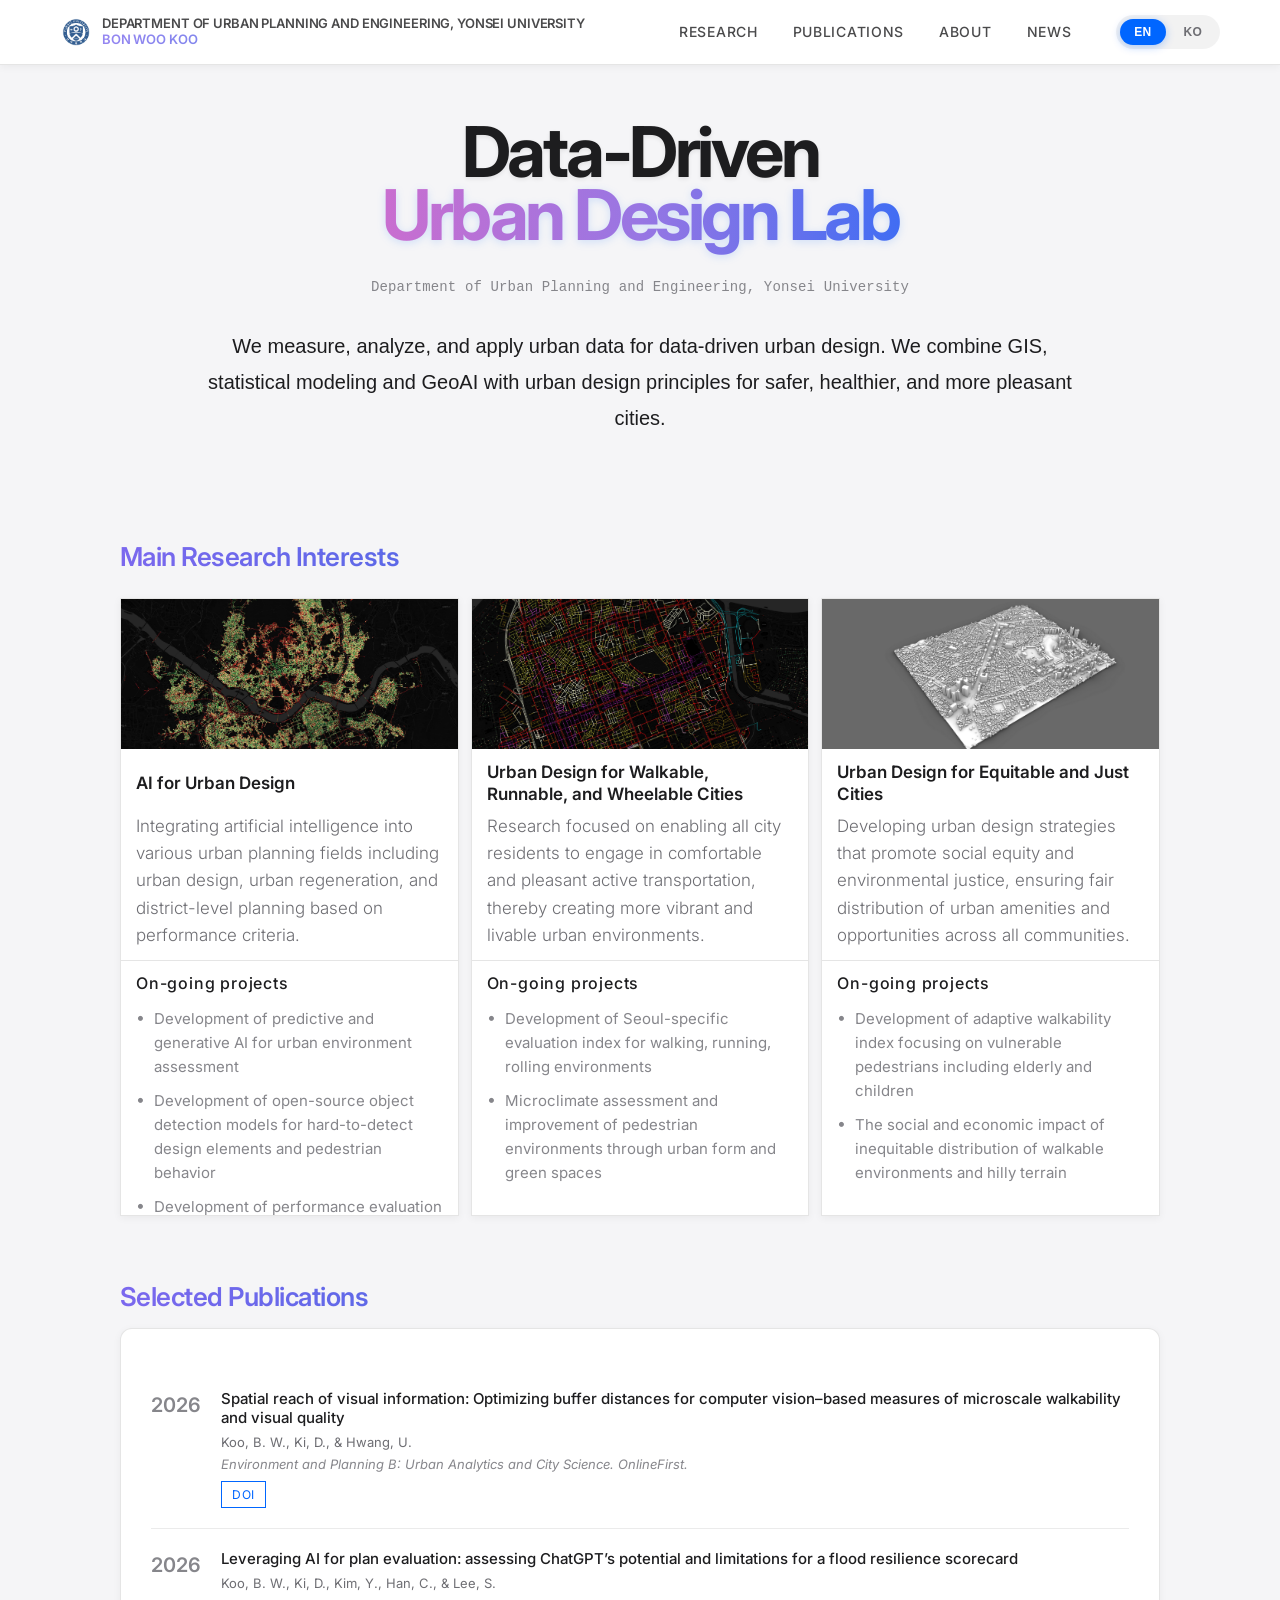
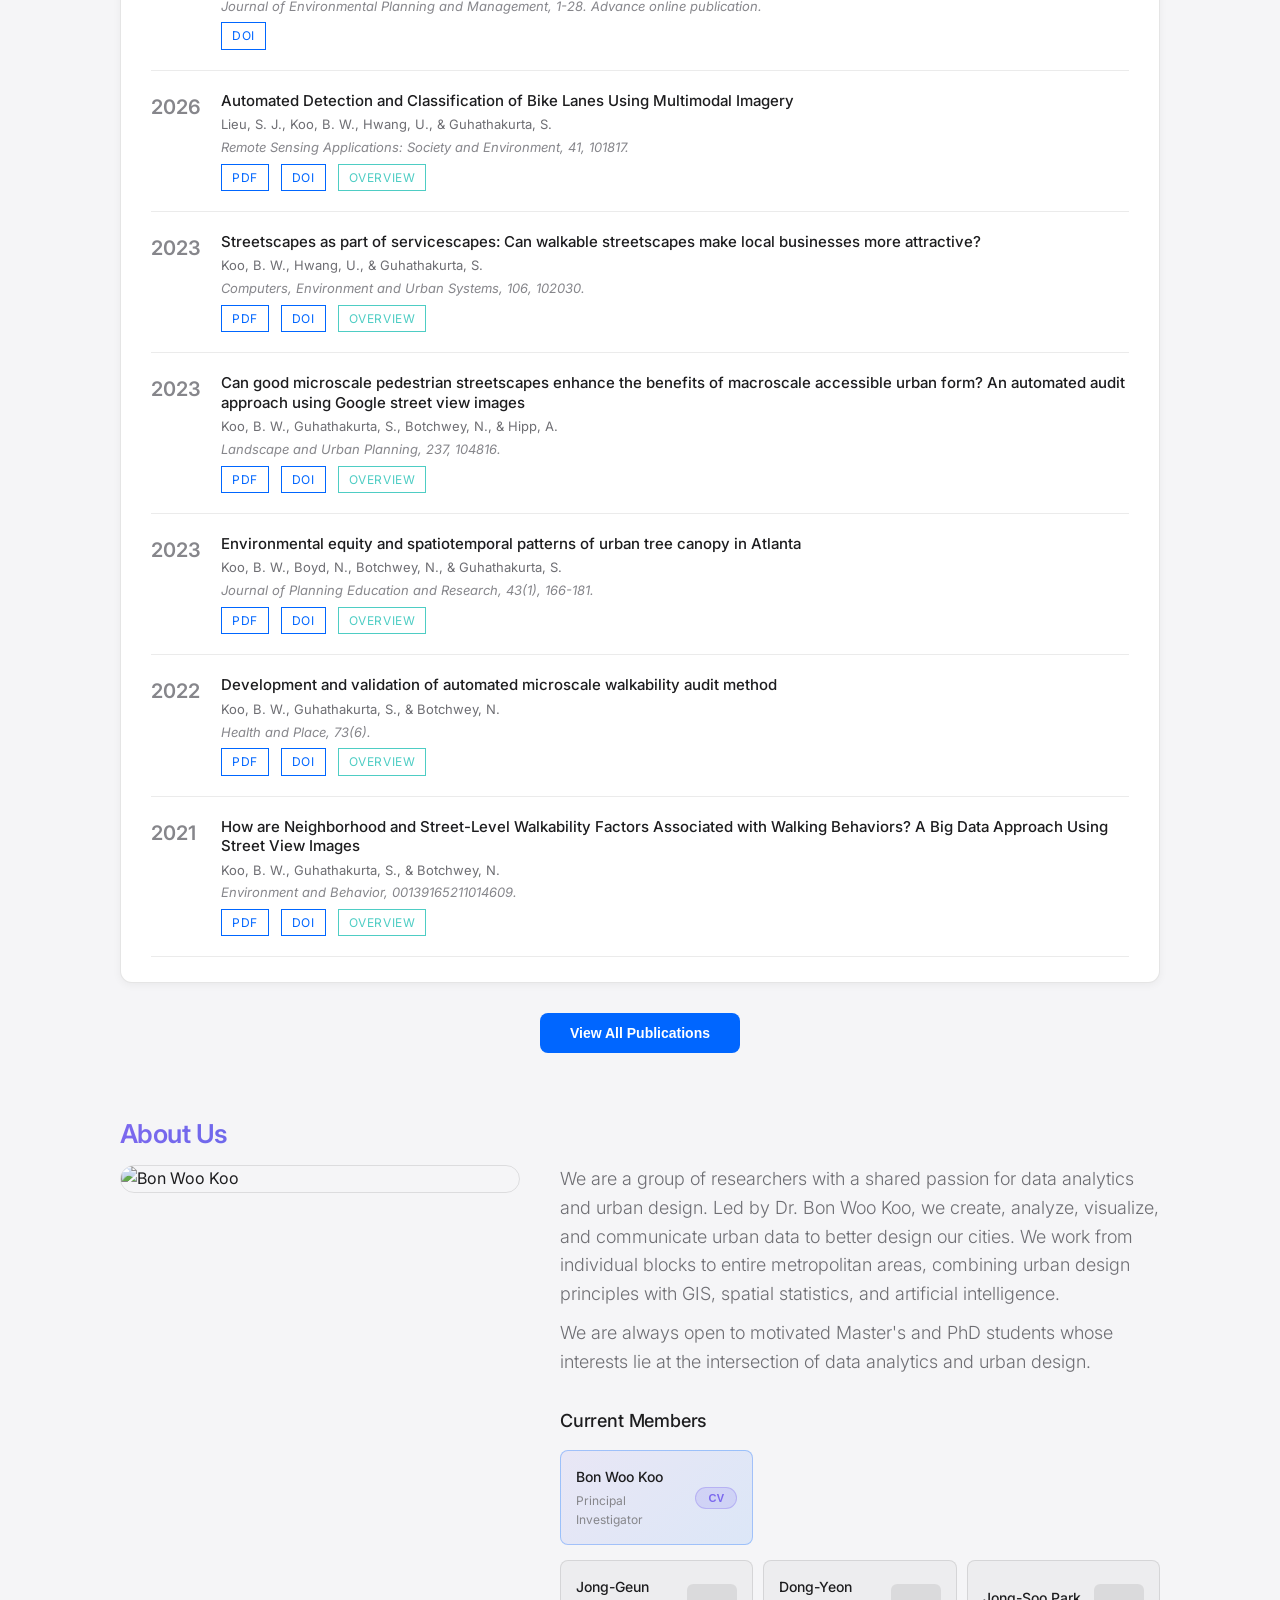
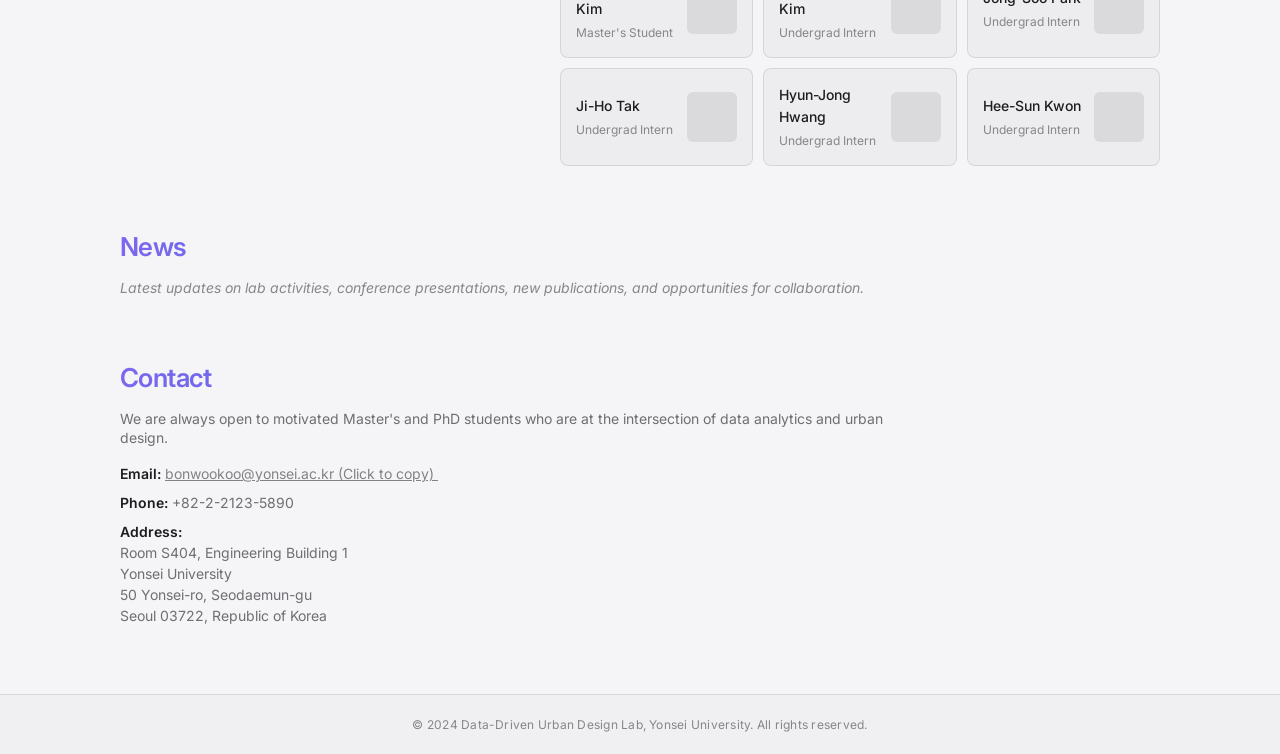
==== commit 8b6d3f85: "Update recent publications and publication metadata" ====
--- a/index.html
+++ b/index.html
@@ -284,6 +284,30 @@
         <div class="selected-publications-card">
           <div class="publication-list selected-publications">
 
+          <div class="publication-item">
+            <div class="publication-number">2026</div>
+            <div class="publication-content">
+              <div class="publication-title">Spatial reach of visual information: Optimizing buffer distances for computer vision&ndash;based measures of microscale walkability and visual quality</div>
+              <div class="publication-authors">Koo, B. W., Ki, D., &amp; Hwang, U.</div>
+              <div class="publication-journal">Environment and Planning B: Urban Analytics and City Science. OnlineFirst.</div>
+              <div class="publication-links">
+                <a href="https://doi.org/10.1177/23998083261488638" target="_blank" rel="noopener noreferrer">DOI</a>
+              </div>
+            </div>
+          </div>
+
+          <div class="publication-item">
+            <div class="publication-number">2026</div>
+            <div class="publication-content">
+              <div class="publication-title">Leveraging AI for plan evaluation: assessing ChatGPT&rsquo;s potential and limitations for a flood resilience scorecard</div>
+              <div class="publication-authors">Koo, B. W., Ki, D., Kim, Y., Han, C., &amp; Lee, S.</div>
+              <div class="publication-journal">Journal of Environmental Planning and Management, 1-28. Advance online publication.</div>
+              <div class="publication-links">
+                <a href="https://doi.org/10.1080/09640568.2026.2714014" target="_blank" rel="noopener noreferrer">DOI</a>
+              </div>
+            </div>
+          </div>
+
           <div class="publication-item hidden-publication">
             <div class="publication-number">2026</div>
             <div class="publication-content">
@@ -302,7 +326,7 @@
             <div class="publication-content">
               <div class="publication-title">Perceived streetscape quality and bike lane effectiveness: A computer vision approach</div>
               <div class="publication-authors">Hwang, U., Mokhtarian, P. L., Koo, B. W., & Guhathakurta, S.</div>
-              <div class="publication-journal">Transportation Research Part D: Transport and Environment.</div>
+              <div class="publication-journal">Transportation Research Part D: Transport and Environment, 154, 105248.</div>
               <div class="publication-links">
                 <a href="publications/2026_Hwang_et_al.pdf" target="_blank">PDF</a>
                 <a href="https://doi.org/10.1016/j.trd.2026.105248" target="_blank">DOI</a>
@@ -318,7 +342,7 @@
               <div class="publication-journal">Cities, 165, 106126.</div>
               <div class="publication-links">
                 <a href="publications/2025_Kim_et_al_Cities.pdf" target="_blank">PDF</a>
-                <a href="https://doi.org/10.1016/j.cities.2024.106126" target="_blank">DOI</a>
+                <a href="https://doi.org/10.1016/j.cities.2025.106126" target="_blank">DOI</a>
                 <button class="overview-btn" data-pub-id="vertical-premium">Overview</button>
               </div>
             </div>
@@ -332,7 +356,7 @@
               <div class="publication-journal">Journal of Transport & Health, 42, 102037.</div>
               <div class="publication-links">
                 <a href="publications/2025_Han_et_al_JTH.pdf" target="_blank">PDF</a>
-                <a href="https://doi.org/10.1016/j.jth.2024.102037" target="_blank">DOI</a>
+                <a href="https://doi.org/10.1016/j.jth.2025.102037" target="_blank">DOI</a>
                 <button class="overview-btn" data-pub-id="mental-health-covid">Overview</button>
               </div>
             </div>
@@ -380,14 +404,14 @@
           </div>
 
           <div class="publication-item">
-            <div class="publication-number">2025</div>
+            <div class="publication-number">2026</div>
             <div class="publication-content">
               <div class="publication-title">Automated Detection and Classification of Bike Lanes Using Multimodal Imagery</div>
               <div class="publication-authors">Lieu, S. J., Koo, B. W., Hwang, U., & Guhathakurta, S.</div>
-              <div class="publication-journal">Remote Sensing Applications: Society and Environment, 101817.</div>
+              <div class="publication-journal">Remote Sensing Applications: Society and Environment, 41, 101817.</div>
               <div class="publication-links">
                 <a href="publications/bike-lanes.pdf" target="_blank">PDF</a>
-                <a href="https://www.sciencedirect.com/science/article/pii/S2352938525003702" target="_blank">DOI</a>
+                <a href="https://doi.org/10.1016/j.rsase.2025.101817" target="_blank">DOI</a>
                 <button class="overview-btn" data-pub-id="bike-lanes">Overview</button>
               </div>
             </div>
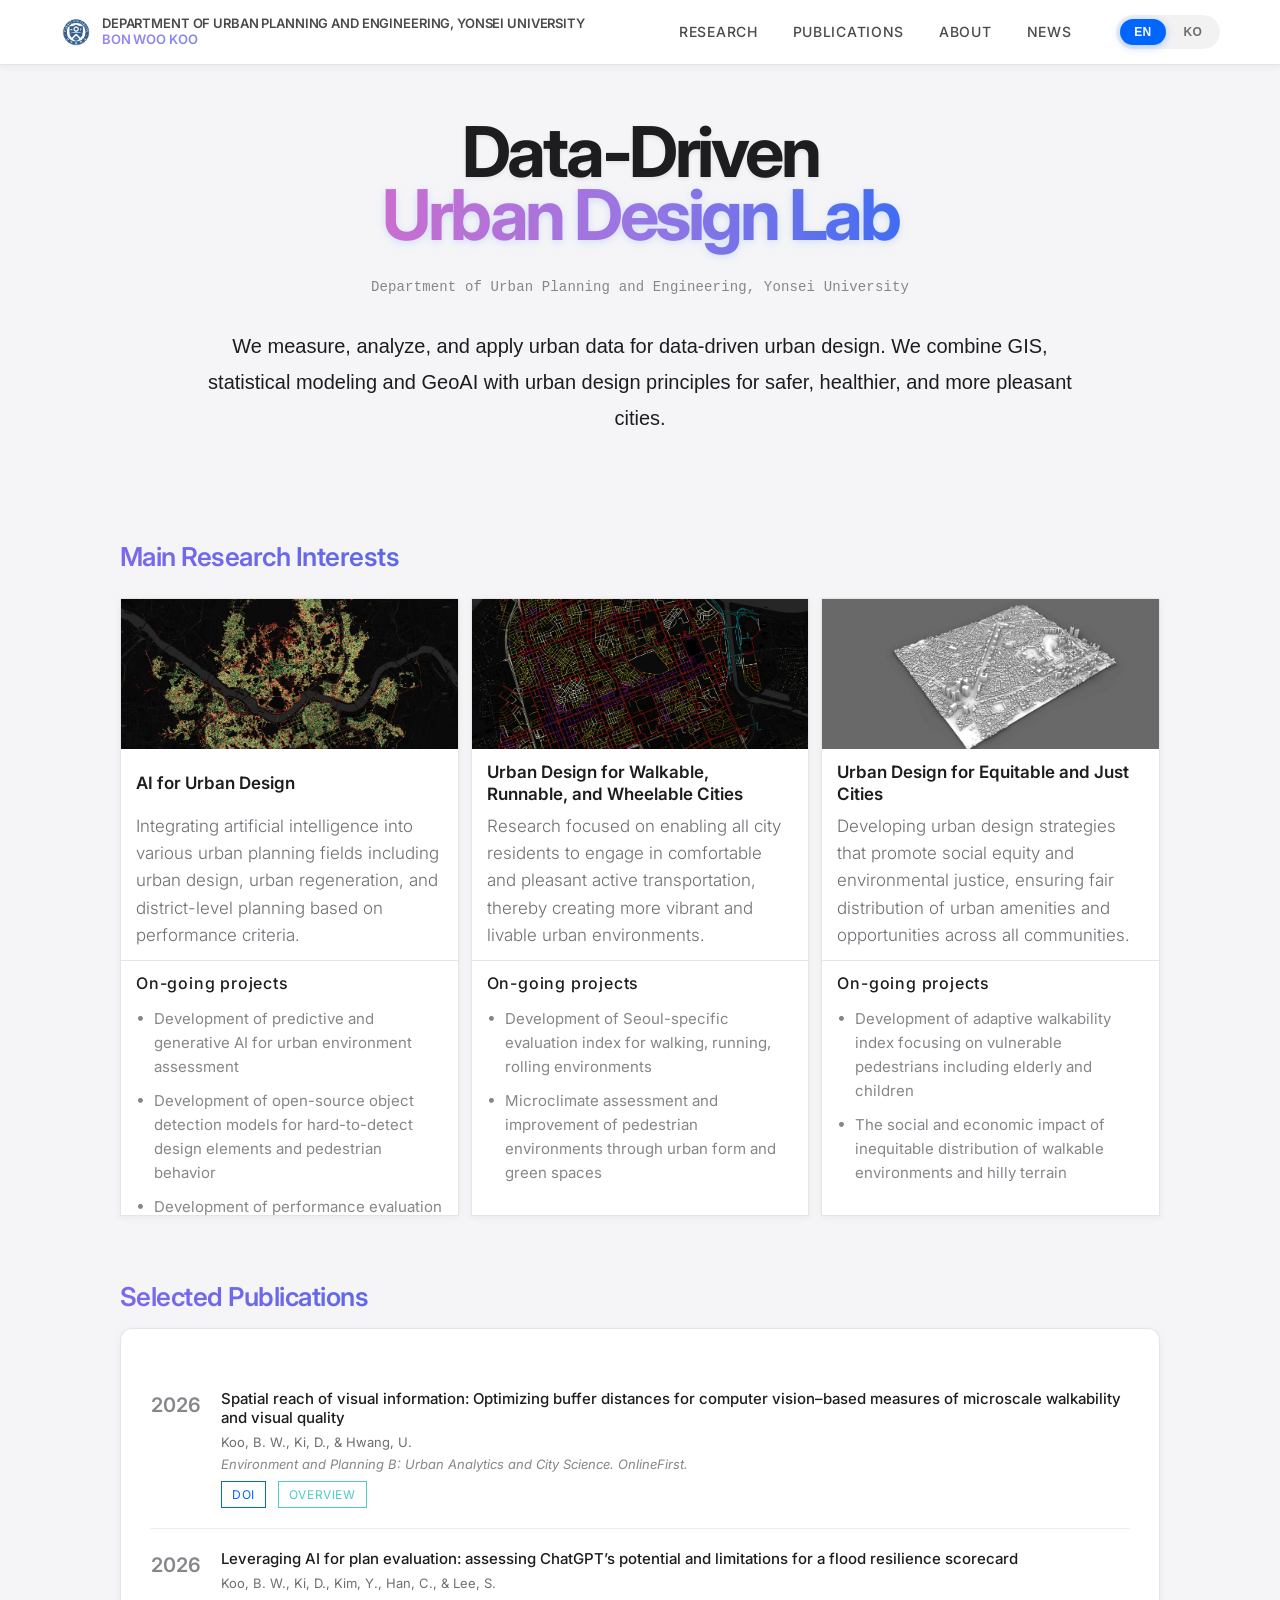
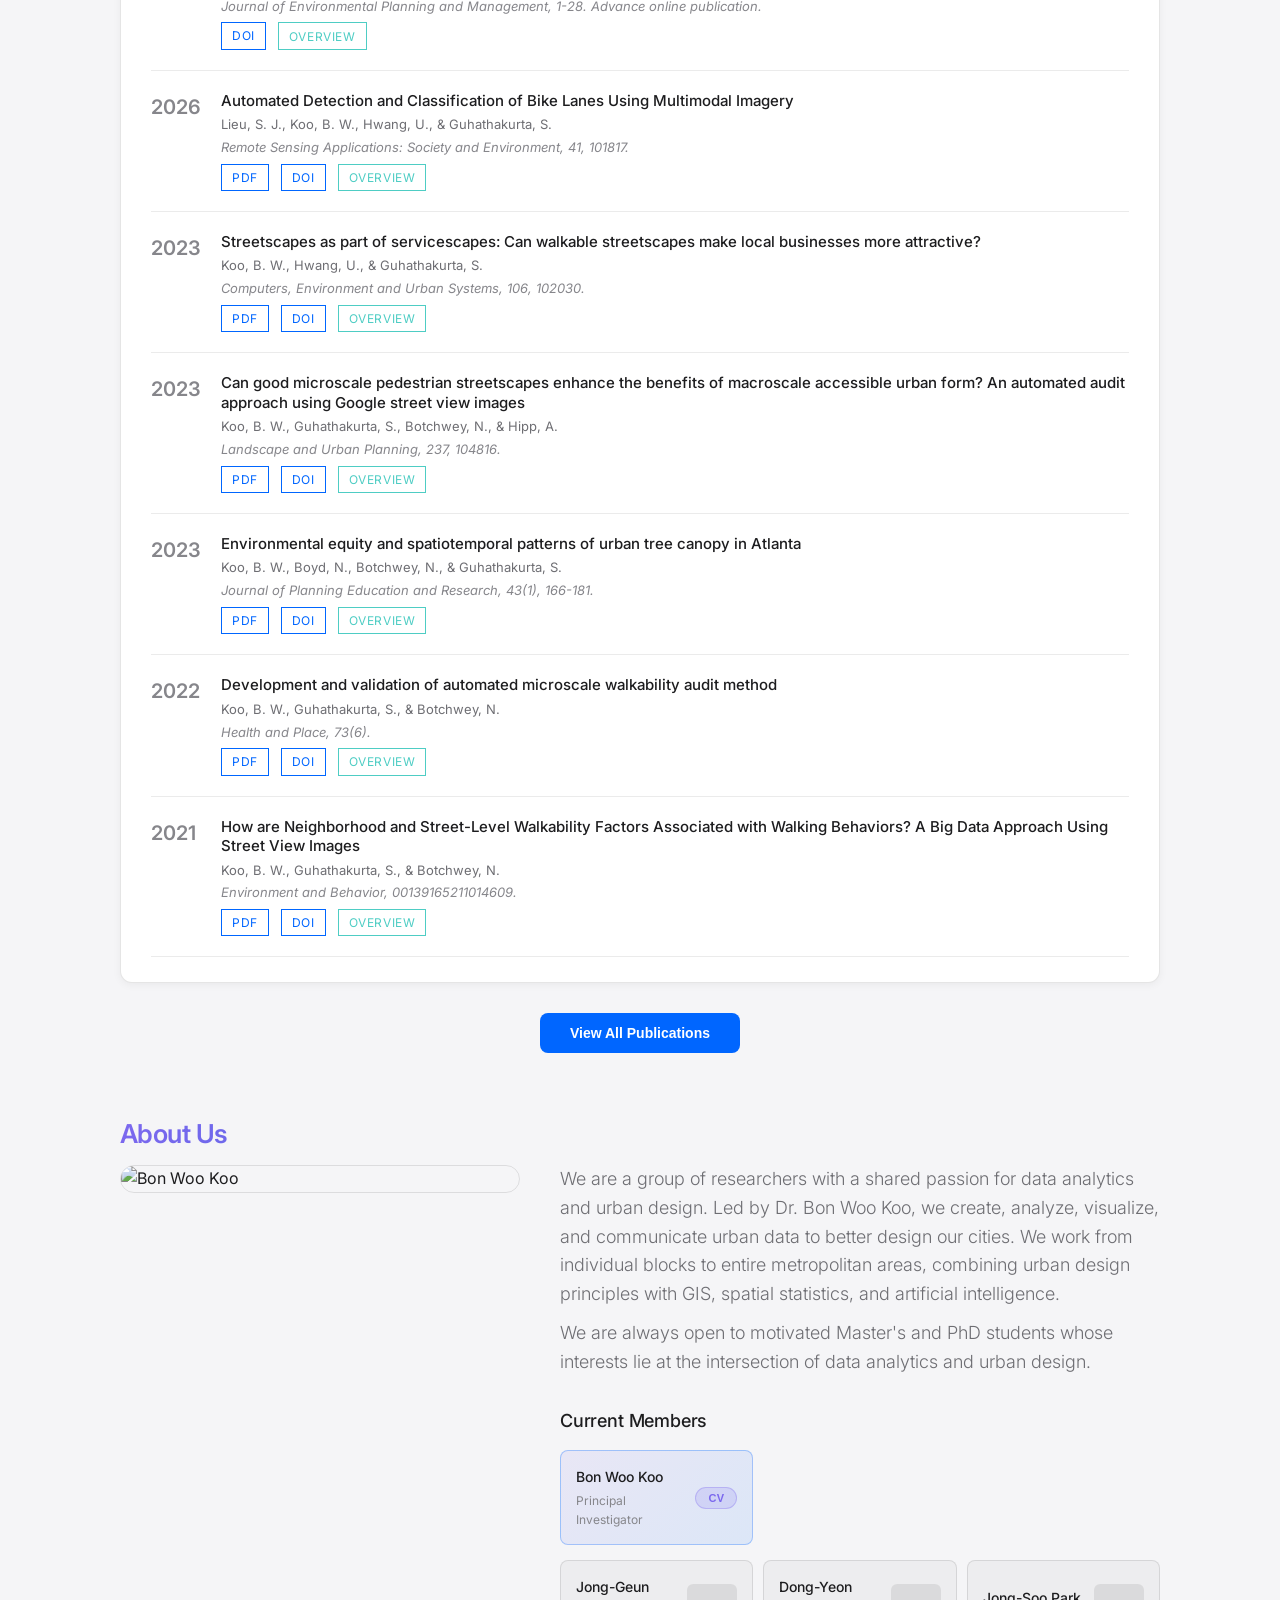
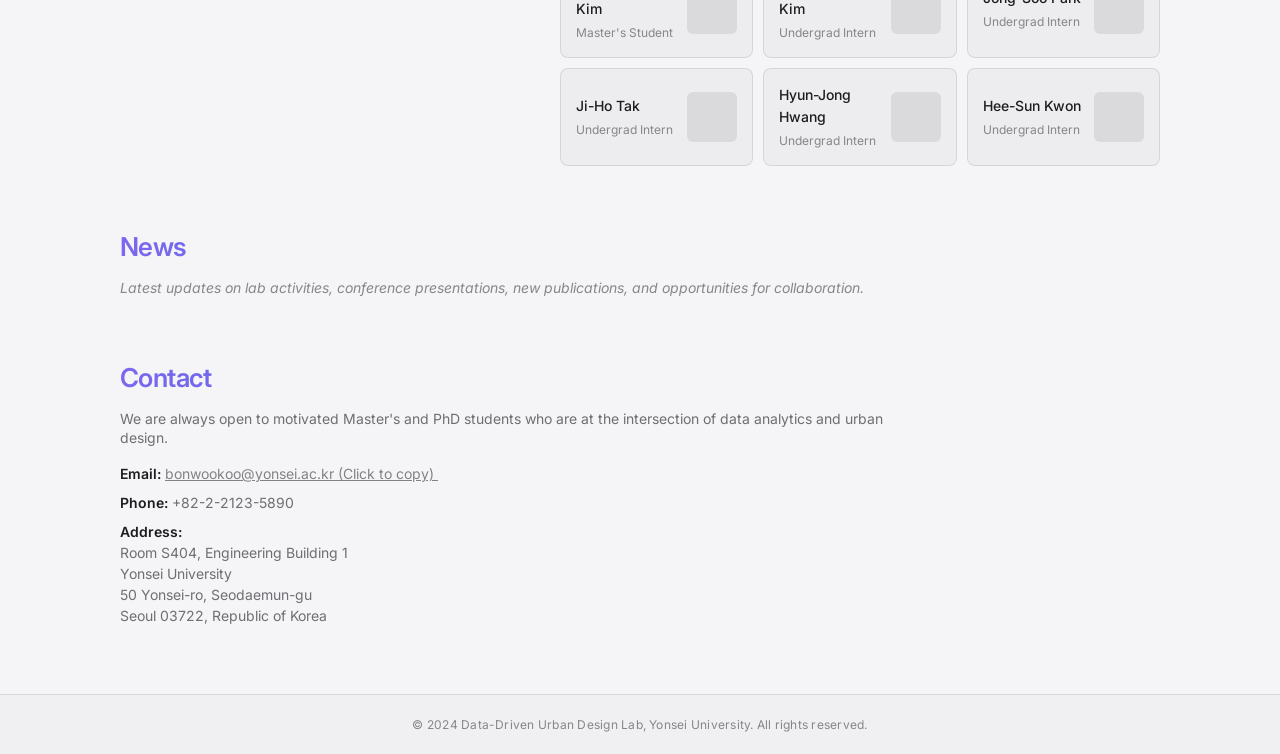
==== commit 855587fb: "Add bilingual overviews for recent publications" ====
--- a/index.html
+++ b/index.html
@@ -292,6 +292,7 @@
               <div class="publication-journal">Environment and Planning B: Urban Analytics and City Science. OnlineFirst.</div>
               <div class="publication-links">
                 <a href="https://doi.org/10.1177/23998083261488638" target="_blank" rel="noopener noreferrer">DOI</a>
+                <button class="overview-btn" data-pub-id="spatial-reach-visual-information">Overview</button>
               </div>
             </div>
           </div>
@@ -304,6 +305,7 @@
               <div class="publication-journal">Journal of Environmental Planning and Management, 1-28. Advance online publication.</div>
               <div class="publication-links">
                 <a href="https://doi.org/10.1080/09640568.2026.2714014" target="_blank" rel="noopener noreferrer">DOI</a>
+                <button class="overview-btn" data-pub-id="ai-plan-evaluation">Overview</button>
               </div>
             </div>
           </div>
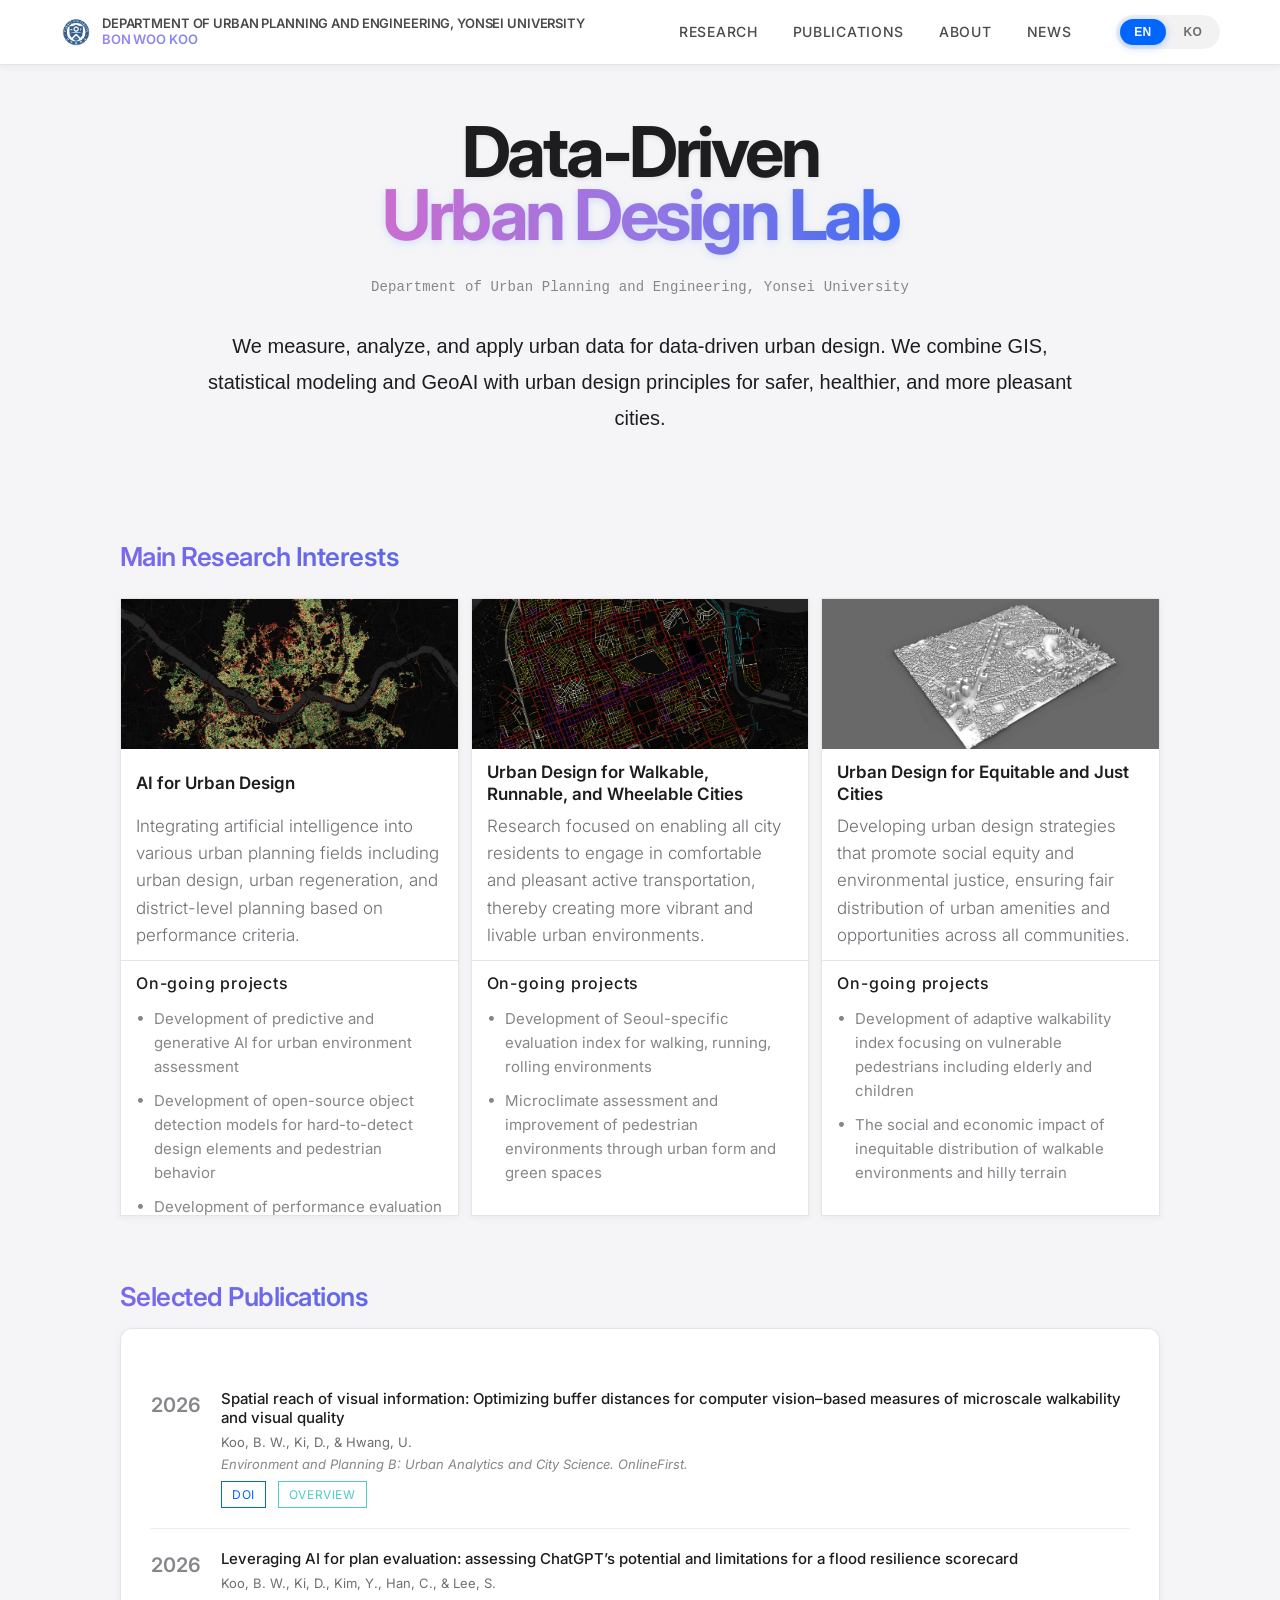
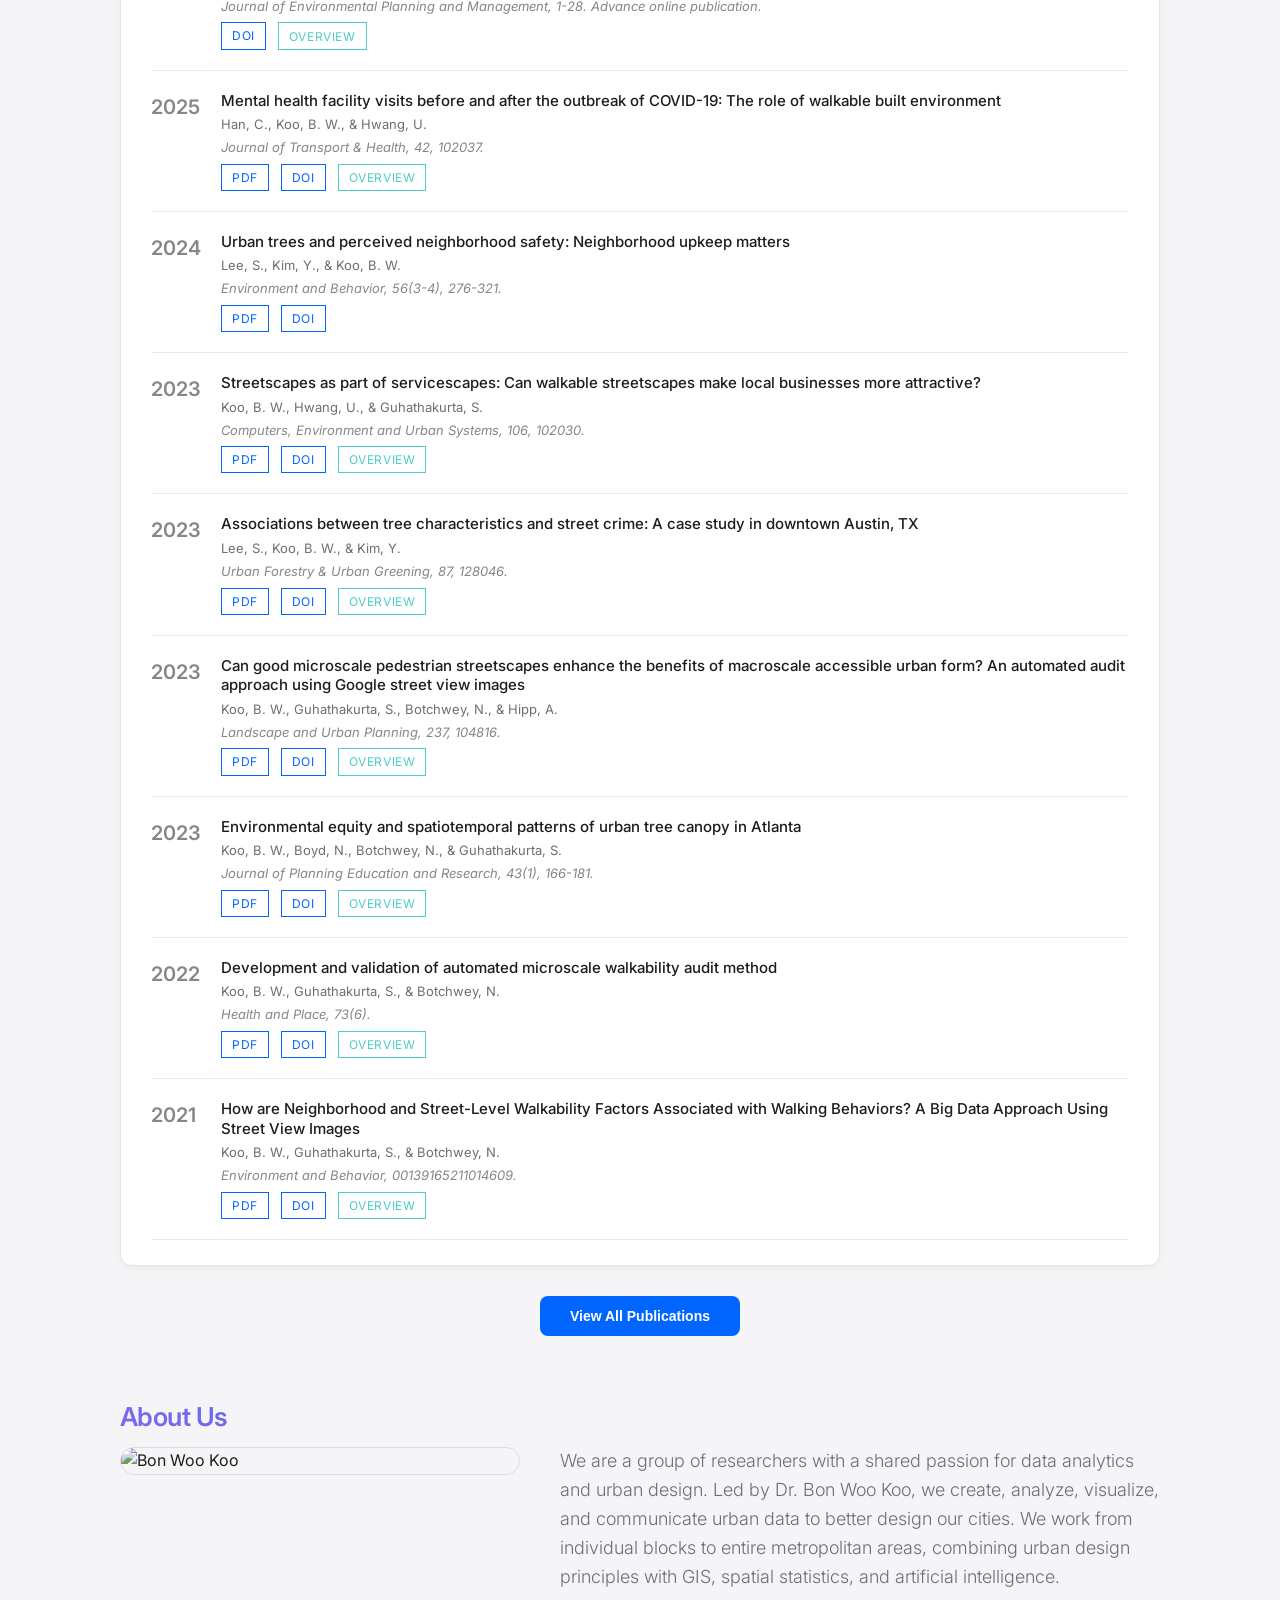
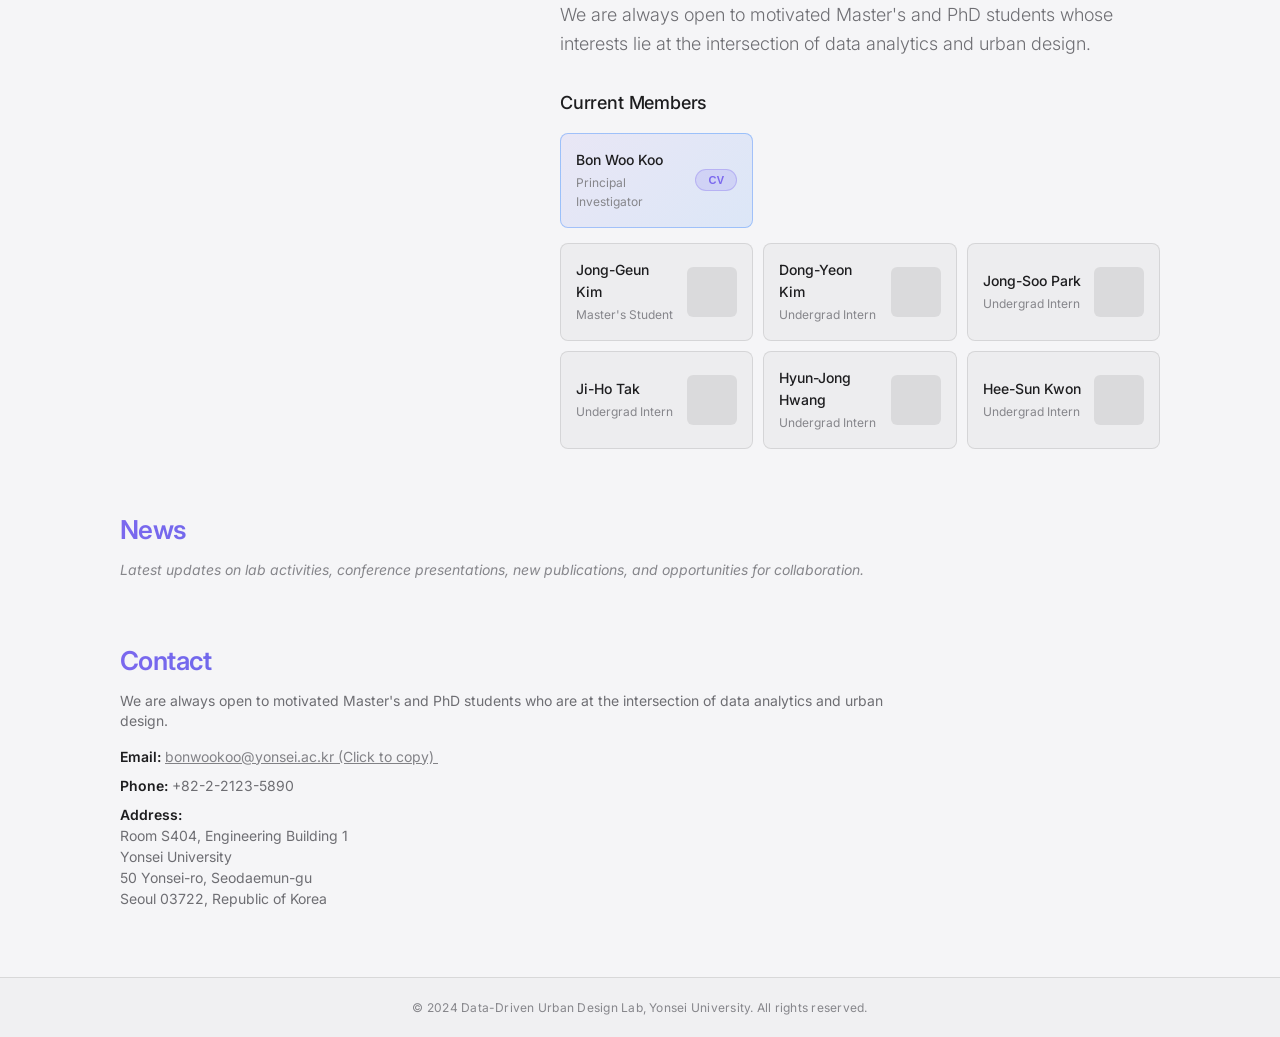
==== commit 3677ed55: "Show the requested ten selected publications Keep all nineteen publication records available through" ====
--- a/index.html
+++ b/index.html
@@ -350,7 +350,7 @@
             </div>
           </div>
 
-          <div class="publication-item hidden-publication">
+          <div class="publication-item">
             <div class="publication-number">2025</div>
             <div class="publication-content">
               <div class="publication-title">Mental health facility visits before and after the outbreak of COVID-19: The role of walkable built environment</div>
@@ -378,7 +378,7 @@
             </div>
           </div>
 
-          <div class="publication-item hidden-publication">
+          <div class="publication-item">
             <div class="publication-number">2024</div>
             <div class="publication-content">
               <div class="publication-title">Urban trees and perceived neighborhood safety: Neighborhood upkeep matters</div>
@@ -405,7 +405,7 @@
             </div>
           </div>
 
-          <div class="publication-item">
+          <div class="publication-item hidden-publication">
             <div class="publication-number">2026</div>
             <div class="publication-content">
               <div class="publication-title">Automated Detection and Classification of Bike Lanes Using Multimodal Imagery</div>
@@ -433,7 +433,7 @@
             </div>
           </div>
 
-          <div class="publication-item hidden-publication">
+          <div class="publication-item">
             <div class="publication-number">2023</div>
             <div class="publication-content">
               <div class="publication-title">Associations between tree characteristics and street crime: A case study in downtown Austin, TX</div>
@@ -979,7 +979,7 @@
   </div>
 
   <!-- JavaScript -->
-  <script src="assets/js/main.js"></script>
+  <script src="assets/js/main.js?v=20261013-overviews"></script>
   <script src="assets/js/lang-toggle.js"></script>
   <script type="module" src="assets/js/viz/index.js"></script>
 </body>
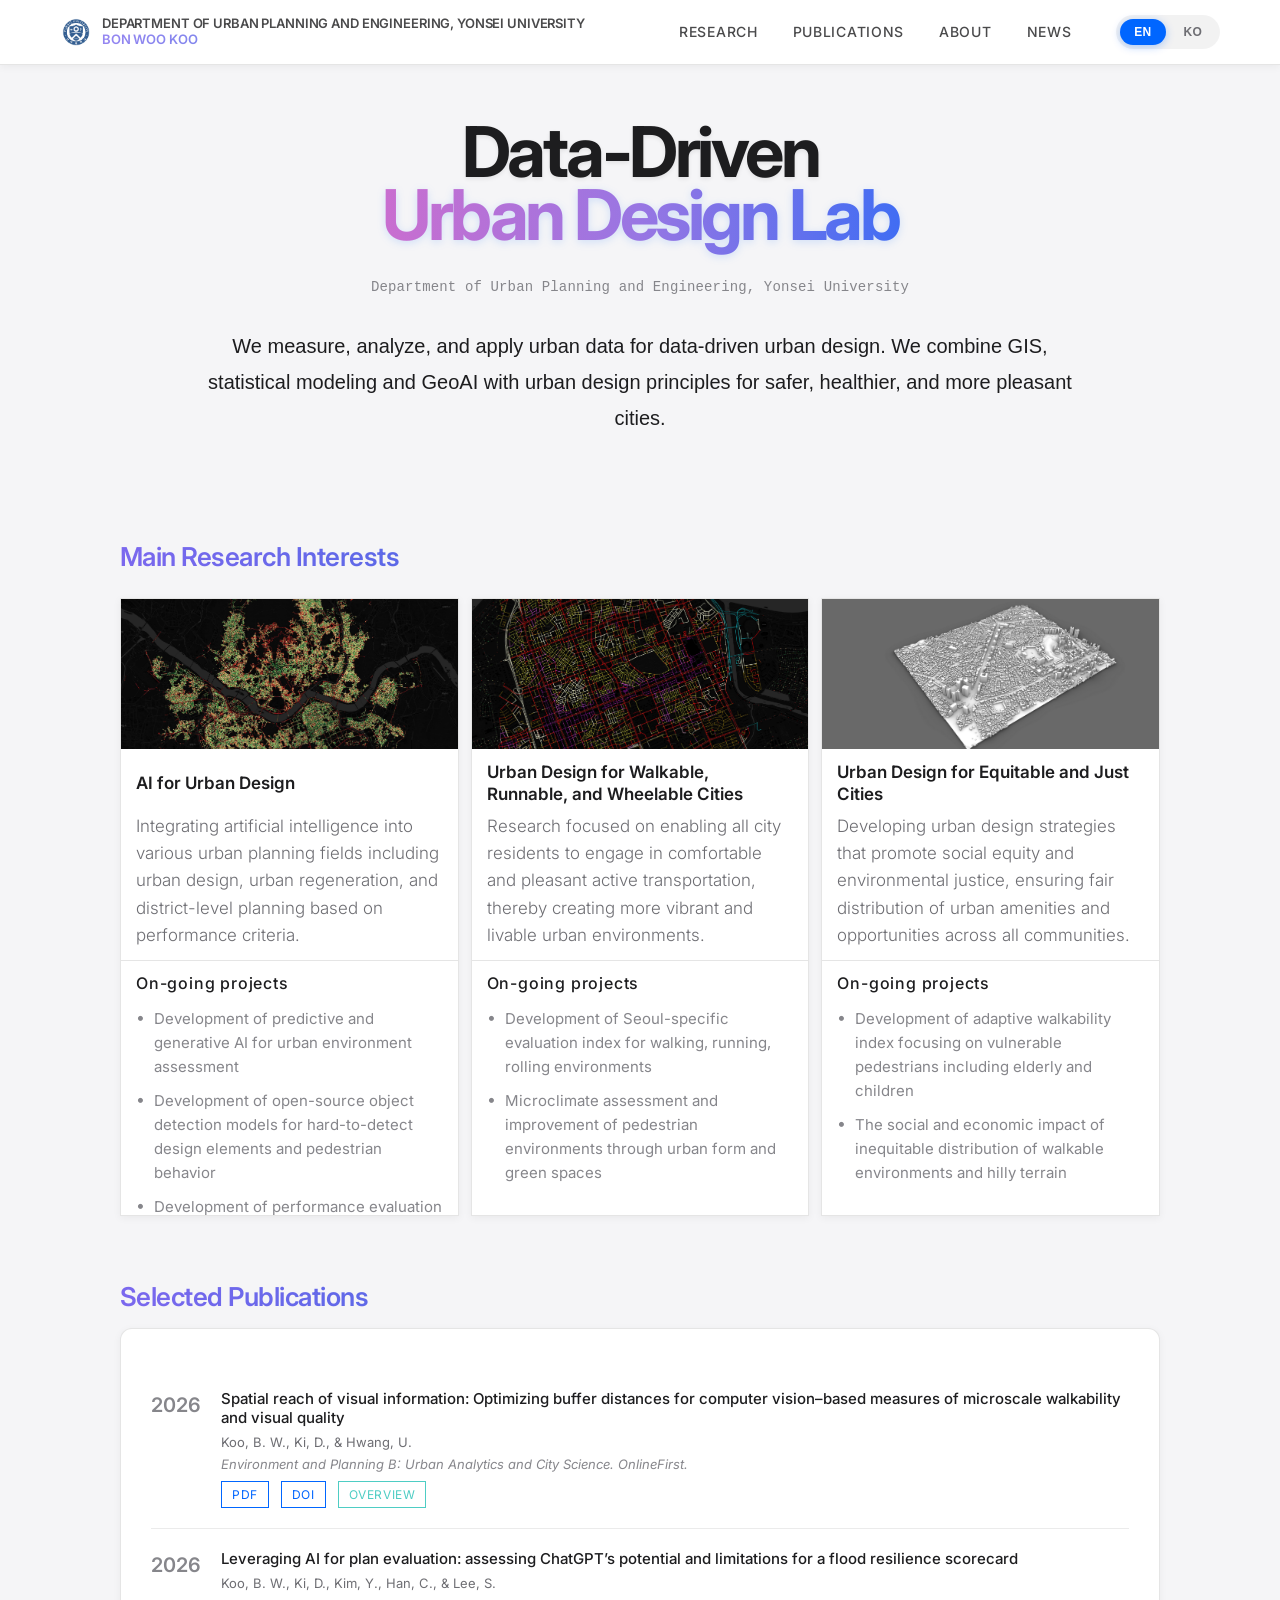
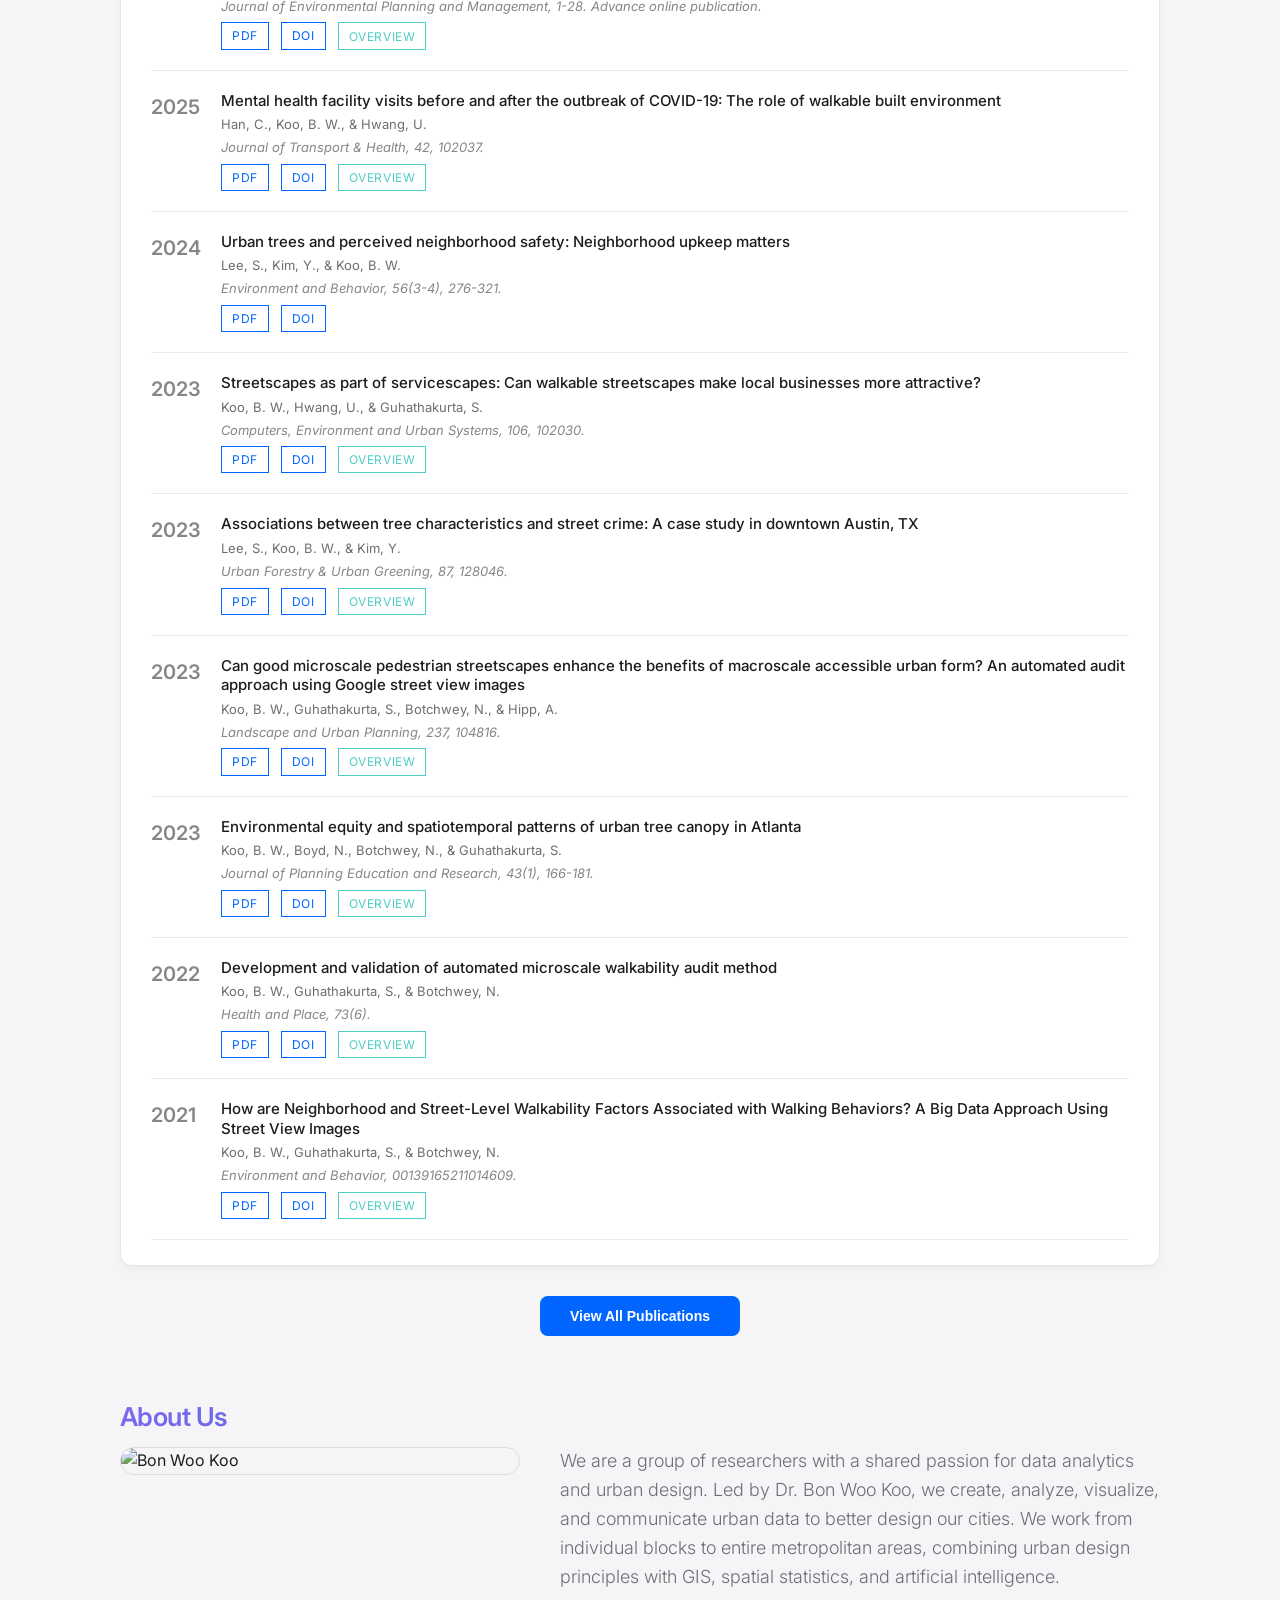
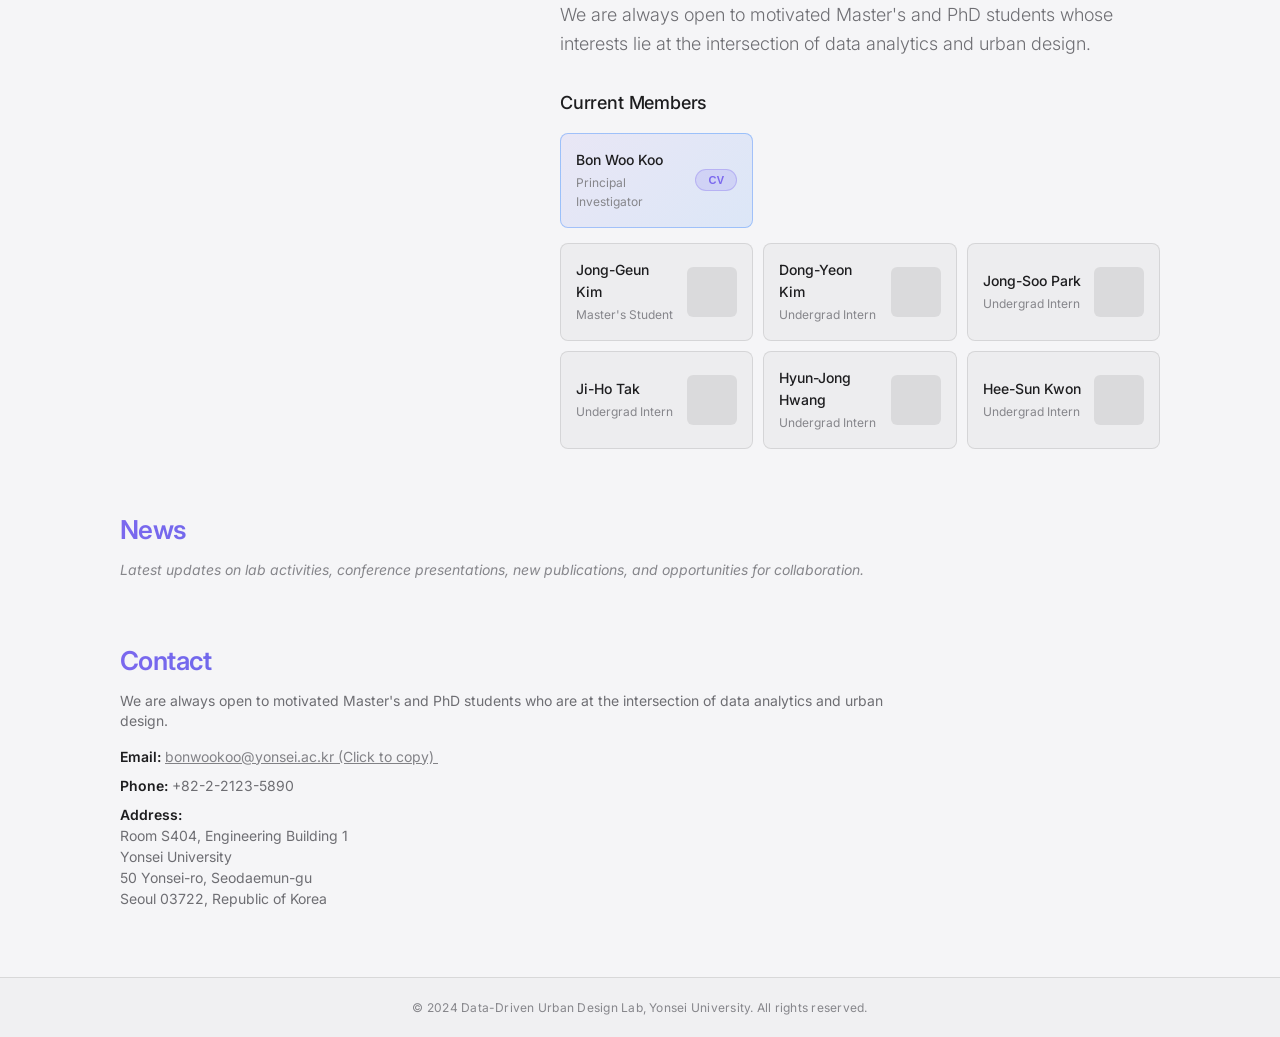
==== commit 29c84fe1: "Add PDFs for Spatial Reach and AI plan evaluation publications" ====
--- a/index.html
+++ b/index.html
@@ -291,6 +291,7 @@
               <div class="publication-authors">Koo, B. W., Ki, D., &amp; Hwang, U.</div>
               <div class="publication-journal">Environment and Planning B: Urban Analytics and City Science. OnlineFirst.</div>
               <div class="publication-links">
+                <a href="publications/2026_Koo_et_al_EPB.pdf" target="_blank" rel="noopener noreferrer">PDF</a>
                 <a href="https://doi.org/10.1177/23998083261488638" target="_blank" rel="noopener noreferrer">DOI</a>
                 <button class="overview-btn" data-pub-id="spatial-reach-visual-information">Overview</button>
               </div>
@@ -304,6 +305,7 @@
               <div class="publication-authors">Koo, B. W., Ki, D., Kim, Y., Han, C., &amp; Lee, S.</div>
               <div class="publication-journal">Journal of Environmental Planning and Management, 1-28. Advance online publication.</div>
               <div class="publication-links">
+                <a href="publications/2026_Koo_et_al_JEPM.pdf" target="_blank" rel="noopener noreferrer">PDF</a>
                 <a href="https://doi.org/10.1080/09640568.2026.2714014" target="_blank" rel="noopener noreferrer">DOI</a>
                 <button class="overview-btn" data-pub-id="ai-plan-evaluation">Overview</button>
               </div>
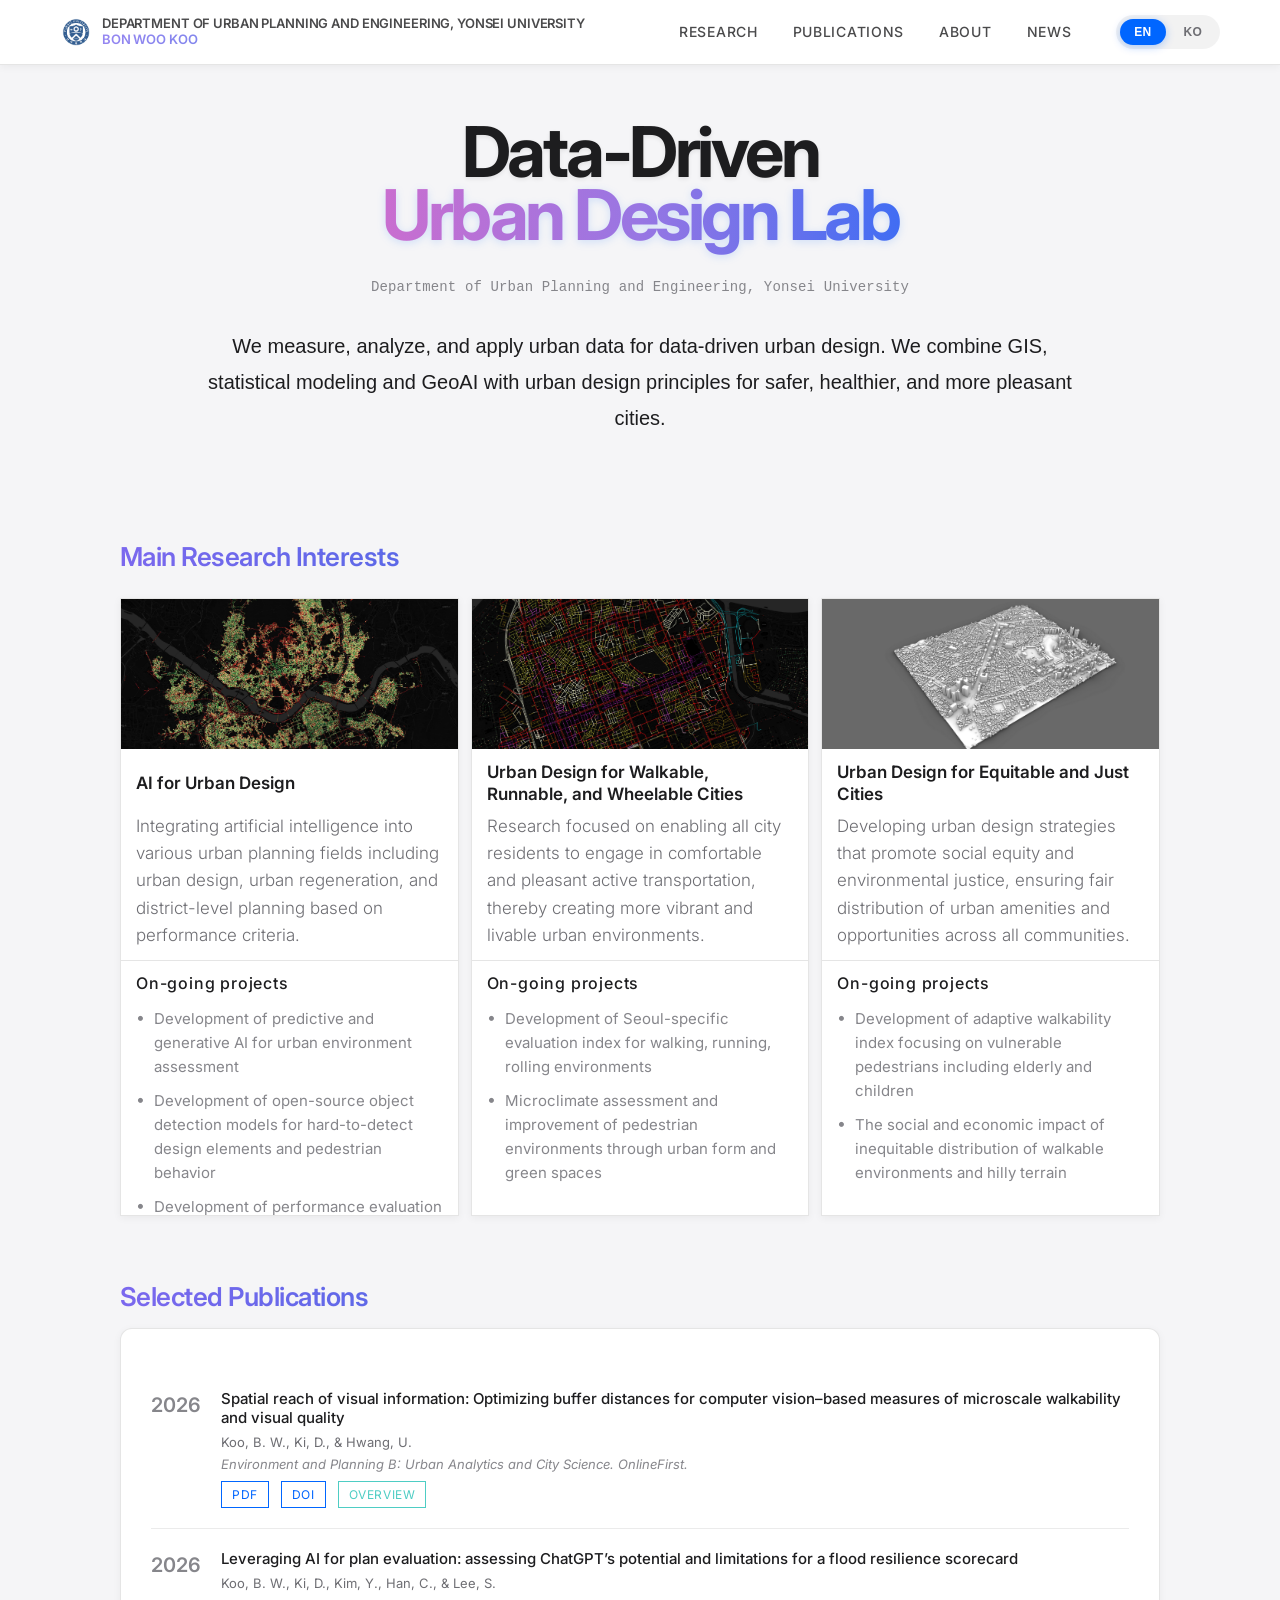
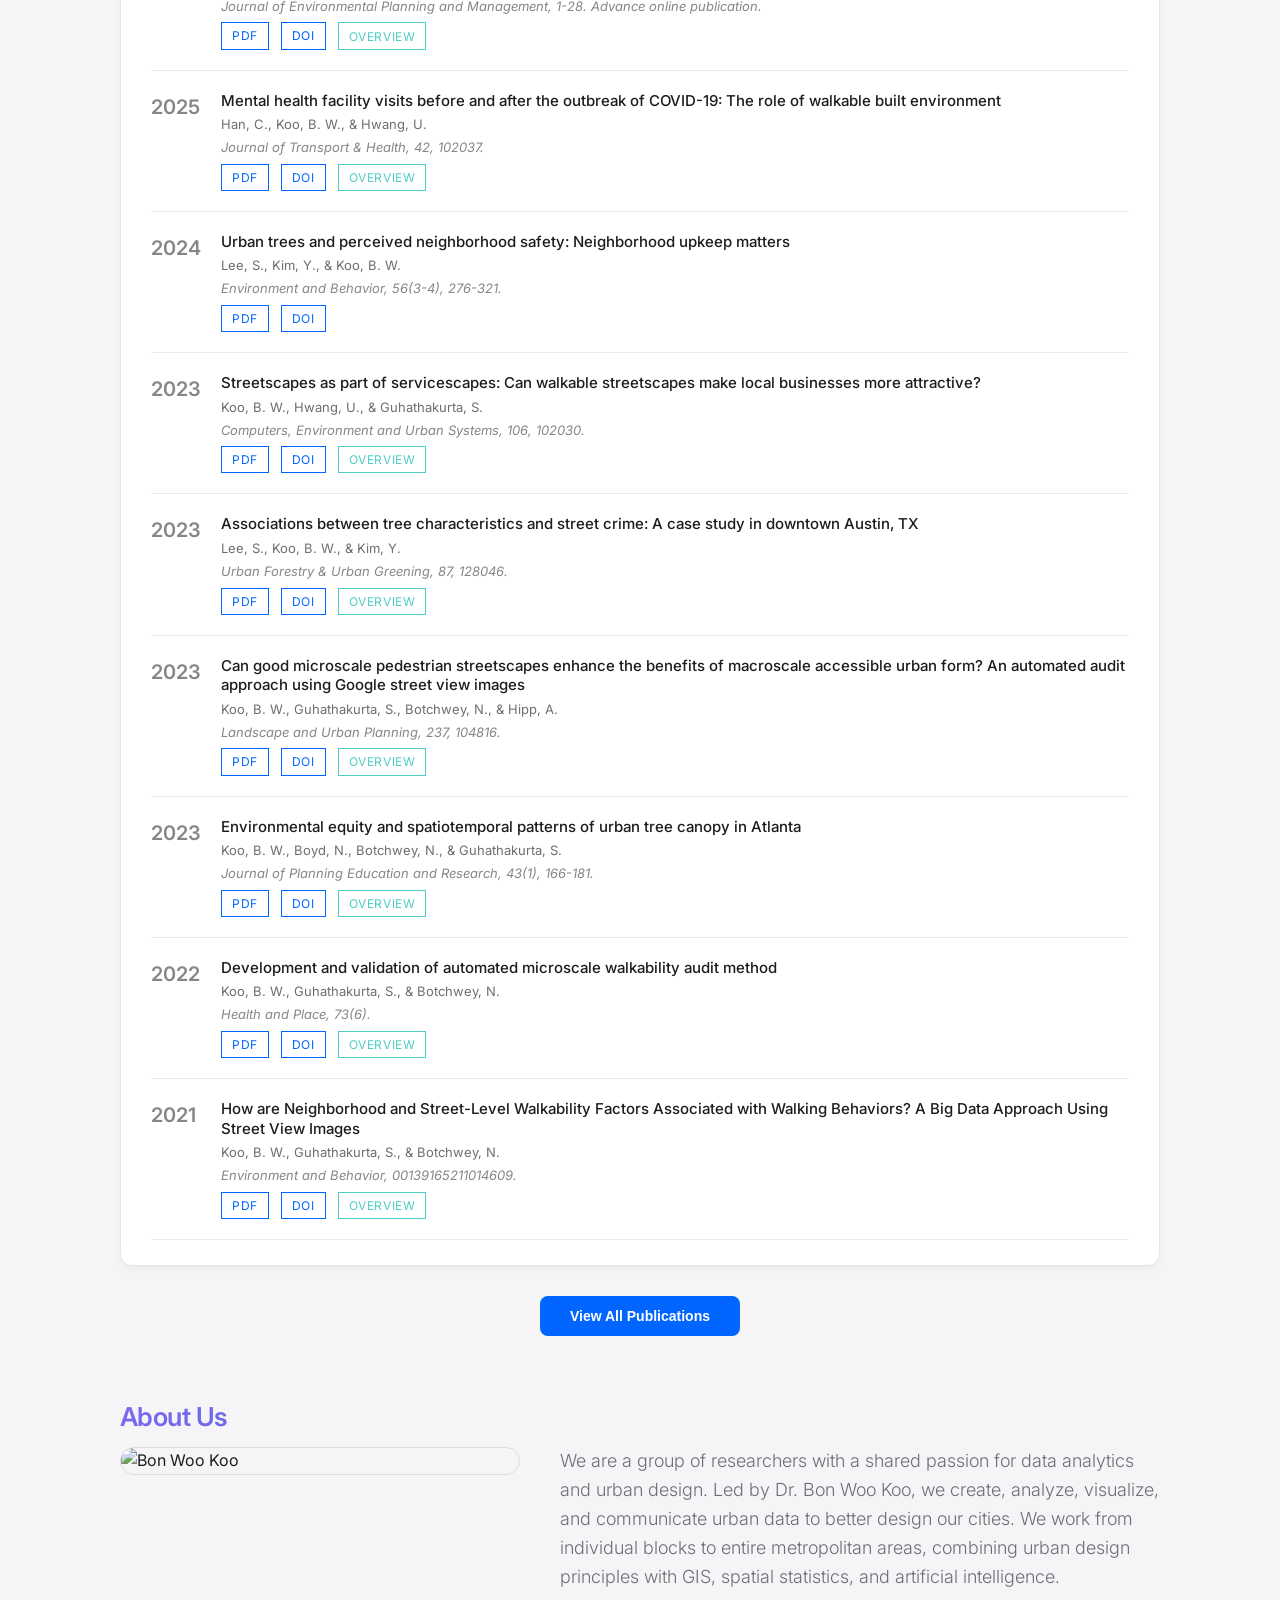
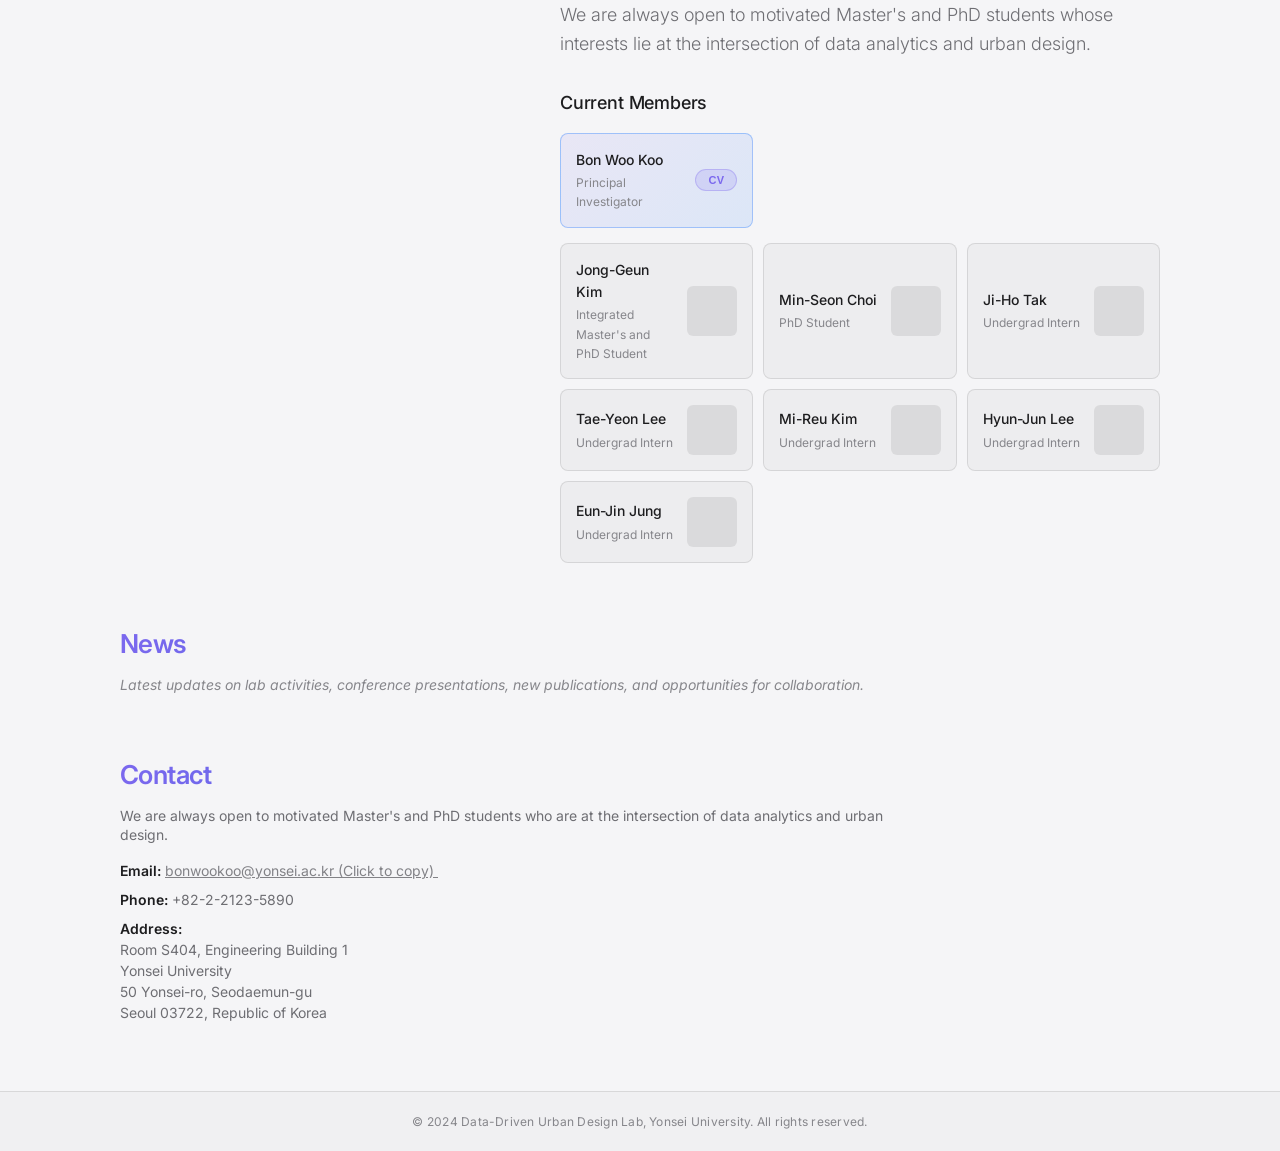
==== commit 880f1fdd: "Update current lab members and degree programs" ====
--- a/index.html
+++ b/index.html
@@ -660,8 +660,8 @@
                       <span class="lang-ko">김종근</span>
                     </div>
                     <div class="member-role">
-                      <span class="lang-en">Master's Student</span>
-                      <span class="lang-ko">석사과정</span>
+                      <span class="lang-en">Integrated Master's and PhD Student</span>
+                      <span class="lang-ko">석박사통합과정</span>
                     </div>
                   </div>
                   <div class="member-photo-placeholder"></div>
@@ -669,25 +669,12 @@
                 <div class="member-card">
                   <div class="member-info">
                     <div class="member-name">
-                      <span class="lang-en">Dong-Yeon Kim</span>
-                      <span class="lang-ko">김동연</span>
+                      <span class="lang-en">Min-Seon Choi</span>
+                      <span class="lang-ko">최민선</span>
                     </div>
                     <div class="member-role">
-                      <span class="lang-en">Undergrad Intern</span>
-                      <span class="lang-ko">학부 인턴</span>
-                    </div>
-                  </div>
-                  <div class="member-photo-placeholder"></div>
-                </div>
-                <div class="member-card">
-                  <div class="member-info">
-                    <div class="member-name">
-                      <span class="lang-en">Jong-Soo Park</span>
-                      <span class="lang-ko">박종수</span>
-                    </div>
-                    <div class="member-role">
-                      <span class="lang-en">Undergrad Intern</span>
-                      <span class="lang-ko">학부 인턴</span>
+                      <span class="lang-en">PhD Student</span>
+                      <span class="lang-ko">박사과정</span>
                     </div>
                   </div>
                   <div class="member-photo-placeholder"></div>
@@ -708,8 +695,8 @@
                 <div class="member-card">
                   <div class="member-info">
                     <div class="member-name">
-                      <span class="lang-en">Hyun-Jong Hwang</span>
-                      <span class="lang-ko">황현종</span>
+                      <span class="lang-en">Tae-Yeon Lee</span>
+                      <span class="lang-ko">이태연</span>
                     </div>
                     <div class="member-role">
                       <span class="lang-en">Undergrad Intern</span>
@@ -721,8 +708,34 @@
                 <div class="member-card">
                   <div class="member-info">
                     <div class="member-name">
-                      <span class="lang-en">Hee-Sun Kwon</span>
-                      <span class="lang-ko">권희선</span>
+                      <span class="lang-en">Mi-Reu Kim</span>
+                      <span class="lang-ko">김미르</span>
+                    </div>
+                    <div class="member-role">
+                      <span class="lang-en">Undergrad Intern</span>
+                      <span class="lang-ko">학부 인턴</span>
+                    </div>
+                  </div>
+                  <div class="member-photo-placeholder"></div>
+                </div>
+                <div class="member-card">
+                  <div class="member-info">
+                    <div class="member-name">
+                      <span class="lang-en">Hyun-Jun Lee</span>
+                      <span class="lang-ko">이현준</span>
+                    </div>
+                    <div class="member-role">
+                      <span class="lang-en">Undergrad Intern</span>
+                      <span class="lang-ko">학부 인턴</span>
+                    </div>
+                  </div>
+                  <div class="member-photo-placeholder"></div>
+                </div>
+                <div class="member-card">
+                  <div class="member-info">
+                    <div class="member-name">
+                      <span class="lang-en">Eun-Jin Jung</span>
+                      <span class="lang-ko">정은진</span>
                     </div>
                     <div class="member-role">
                       <span class="lang-en">Undergrad Intern</span>
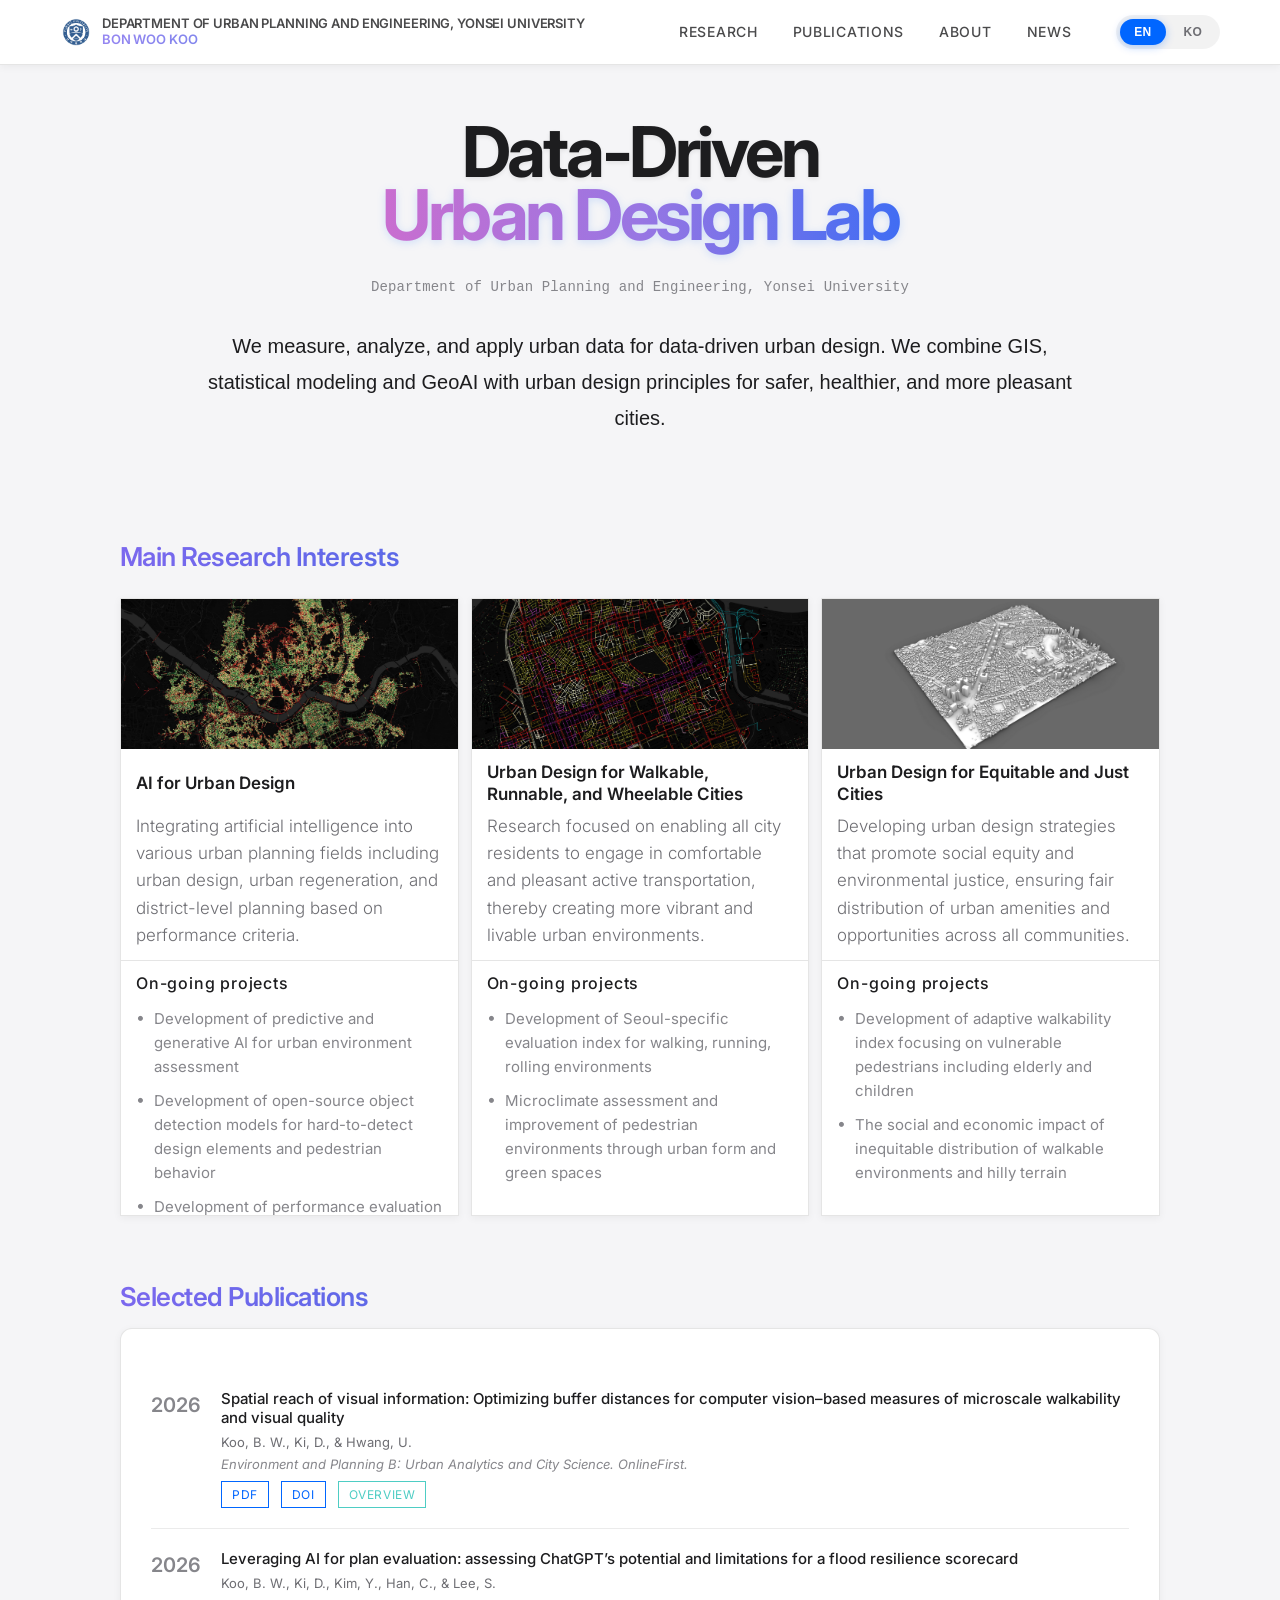
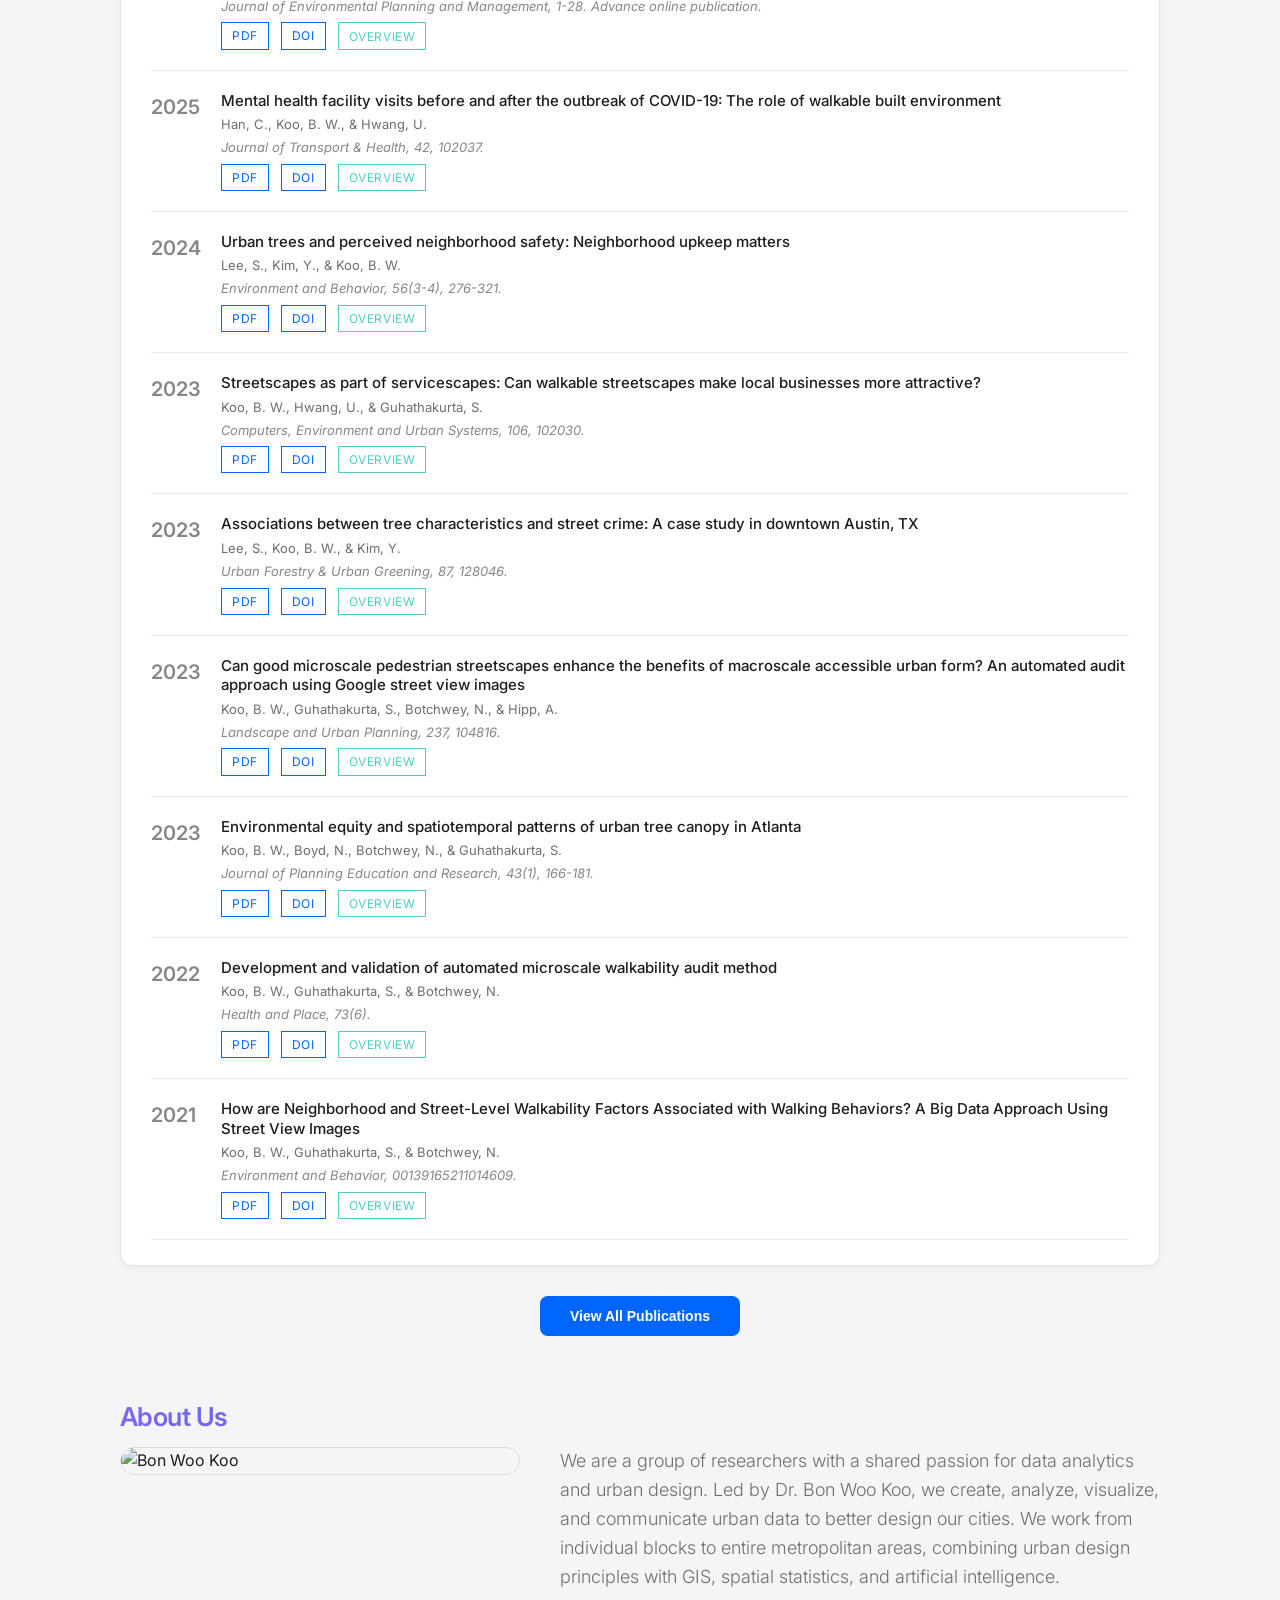
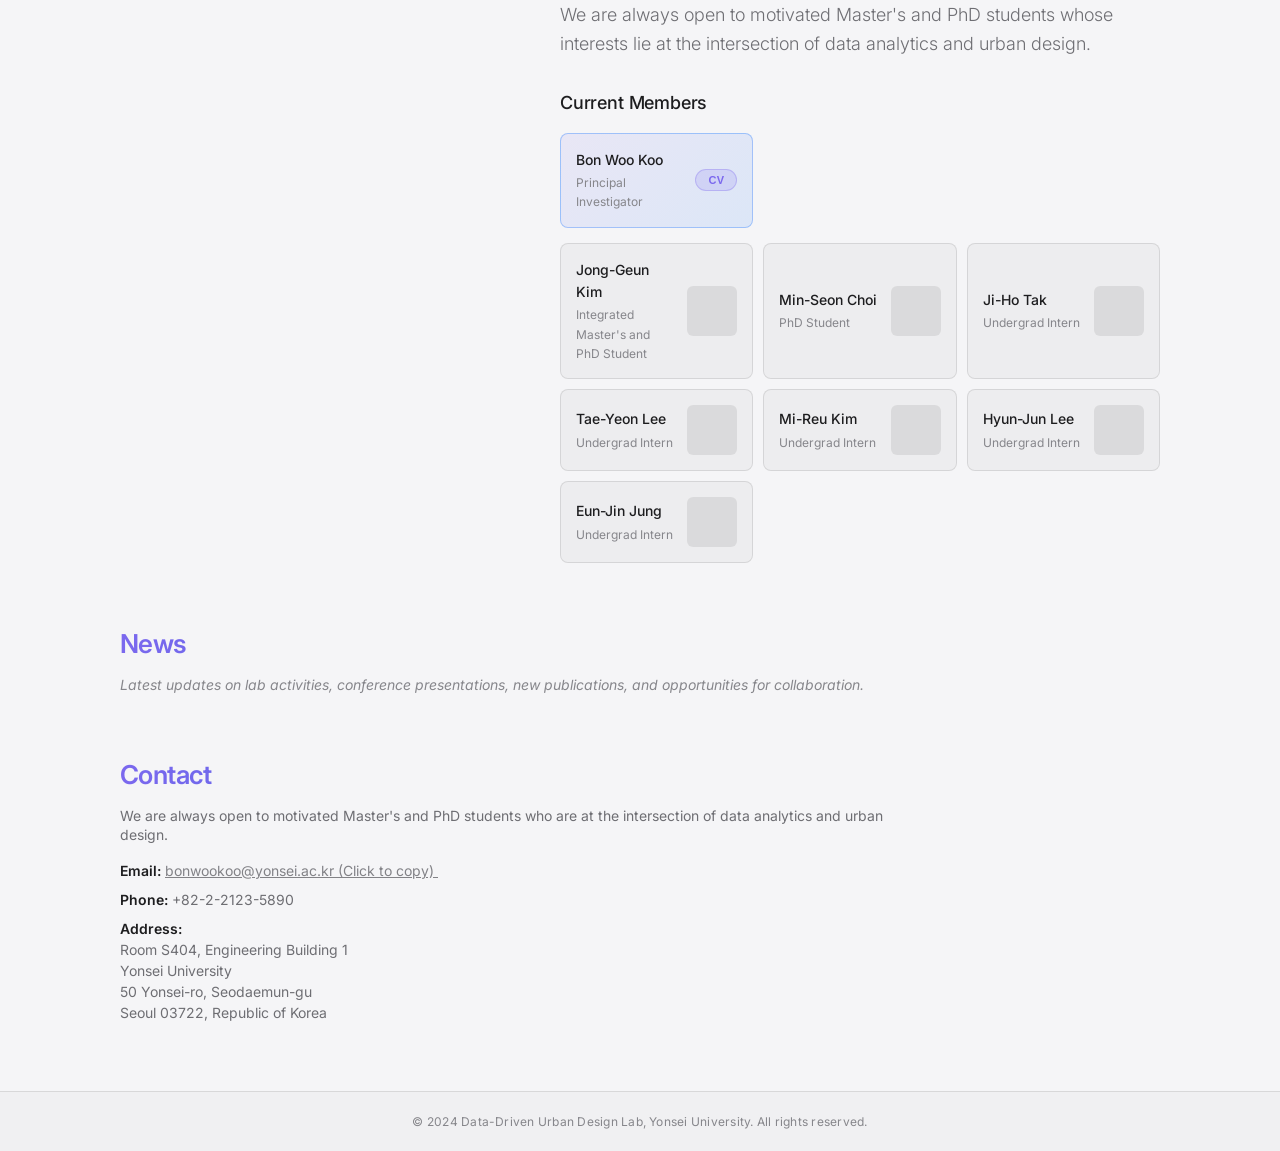
==== commit 67555f81: "Add bilingual overview for urban trees and neighborhood safety" ====
--- a/index.html
+++ b/index.html
@@ -388,7 +388,8 @@
               <div class="publication-journal">Environment and Behavior, 56(3-4), 276-321.</div>
               <div class="publication-links">
                 <a href="publications/lee-et-al-2024-urban-trees-and-perceived-neighborhood-safety-neighborhood-upkeep-matters.pdf" target="_blank">PDF</a>
-                <a href="https://doi.org/10.1177/00139165241253729" target="_blank">DOI</a>
+                <a href="https://doi.org/10.1177/00139165241286820" target="_blank" rel="noopener noreferrer">DOI</a>
+                <button class="overview-btn" data-pub-id="urban-trees-safety">Overview</button>
               </div>
             </div>
           </div>
